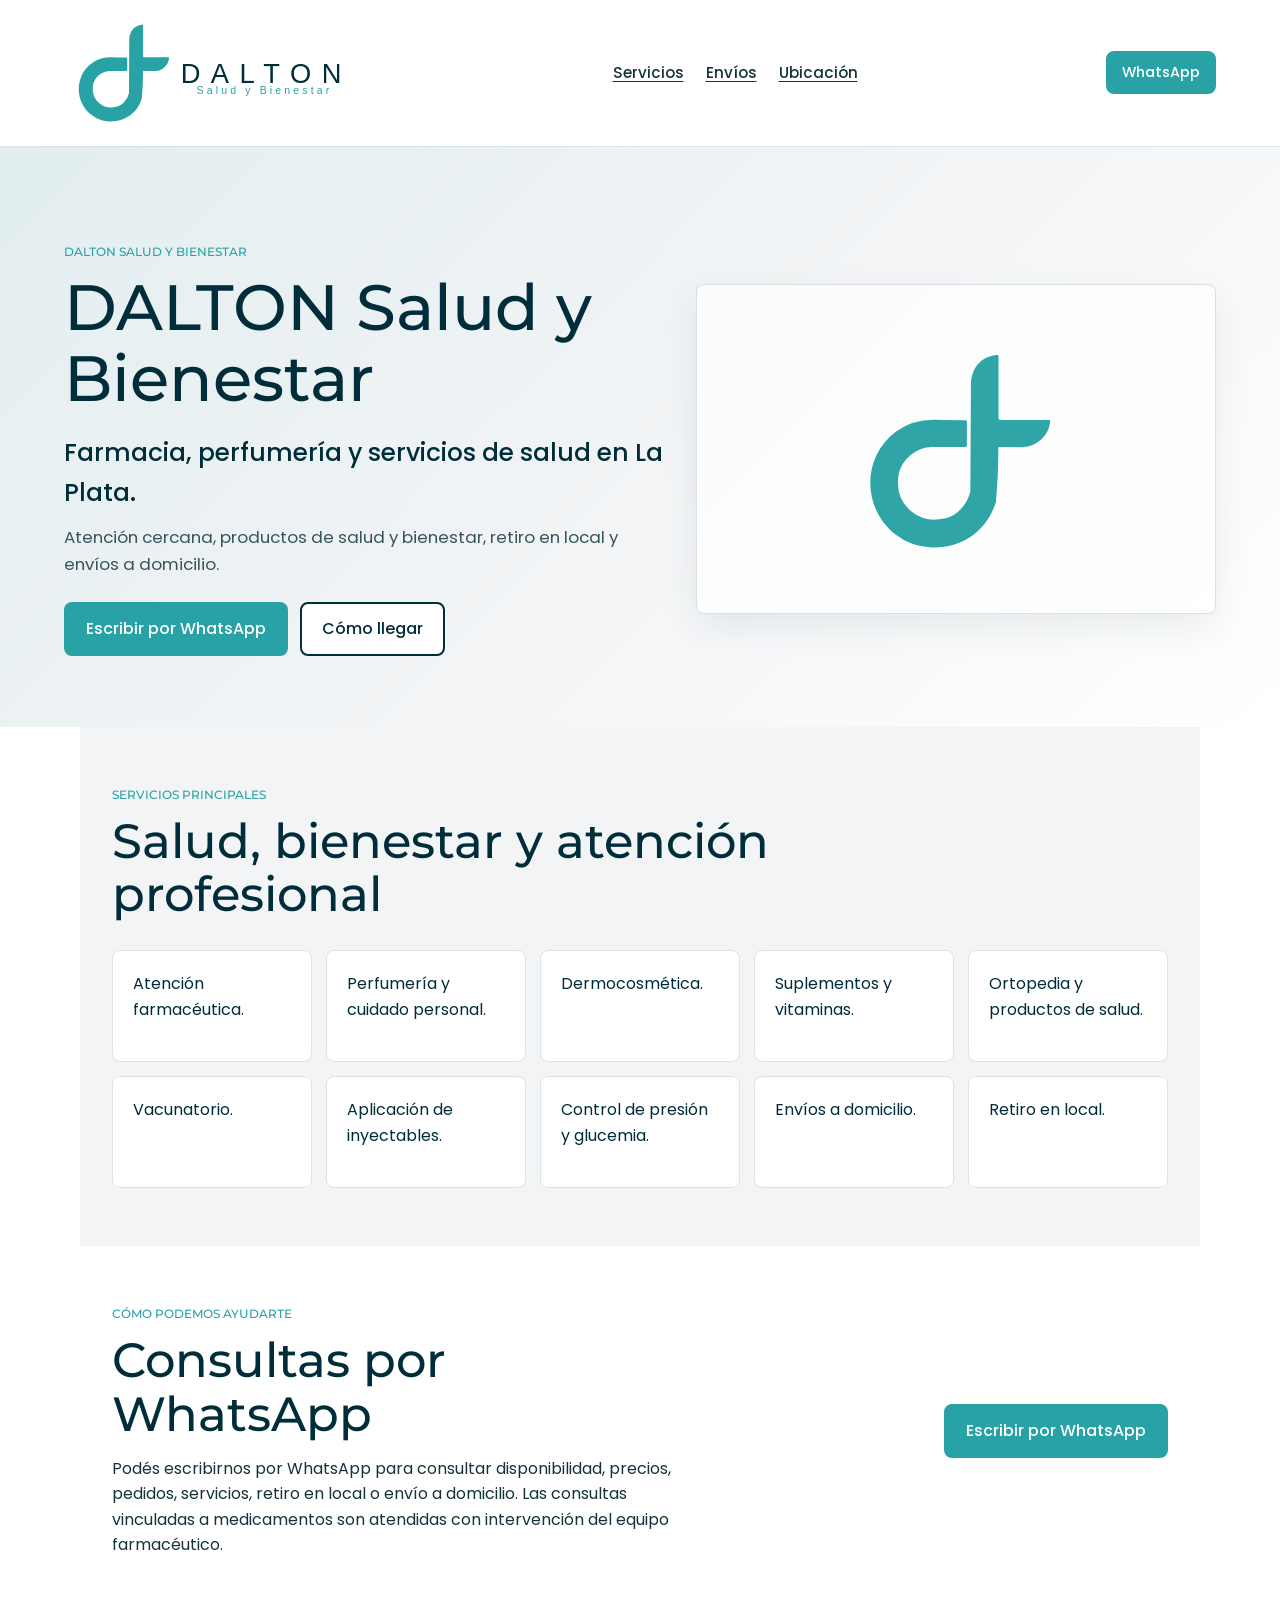
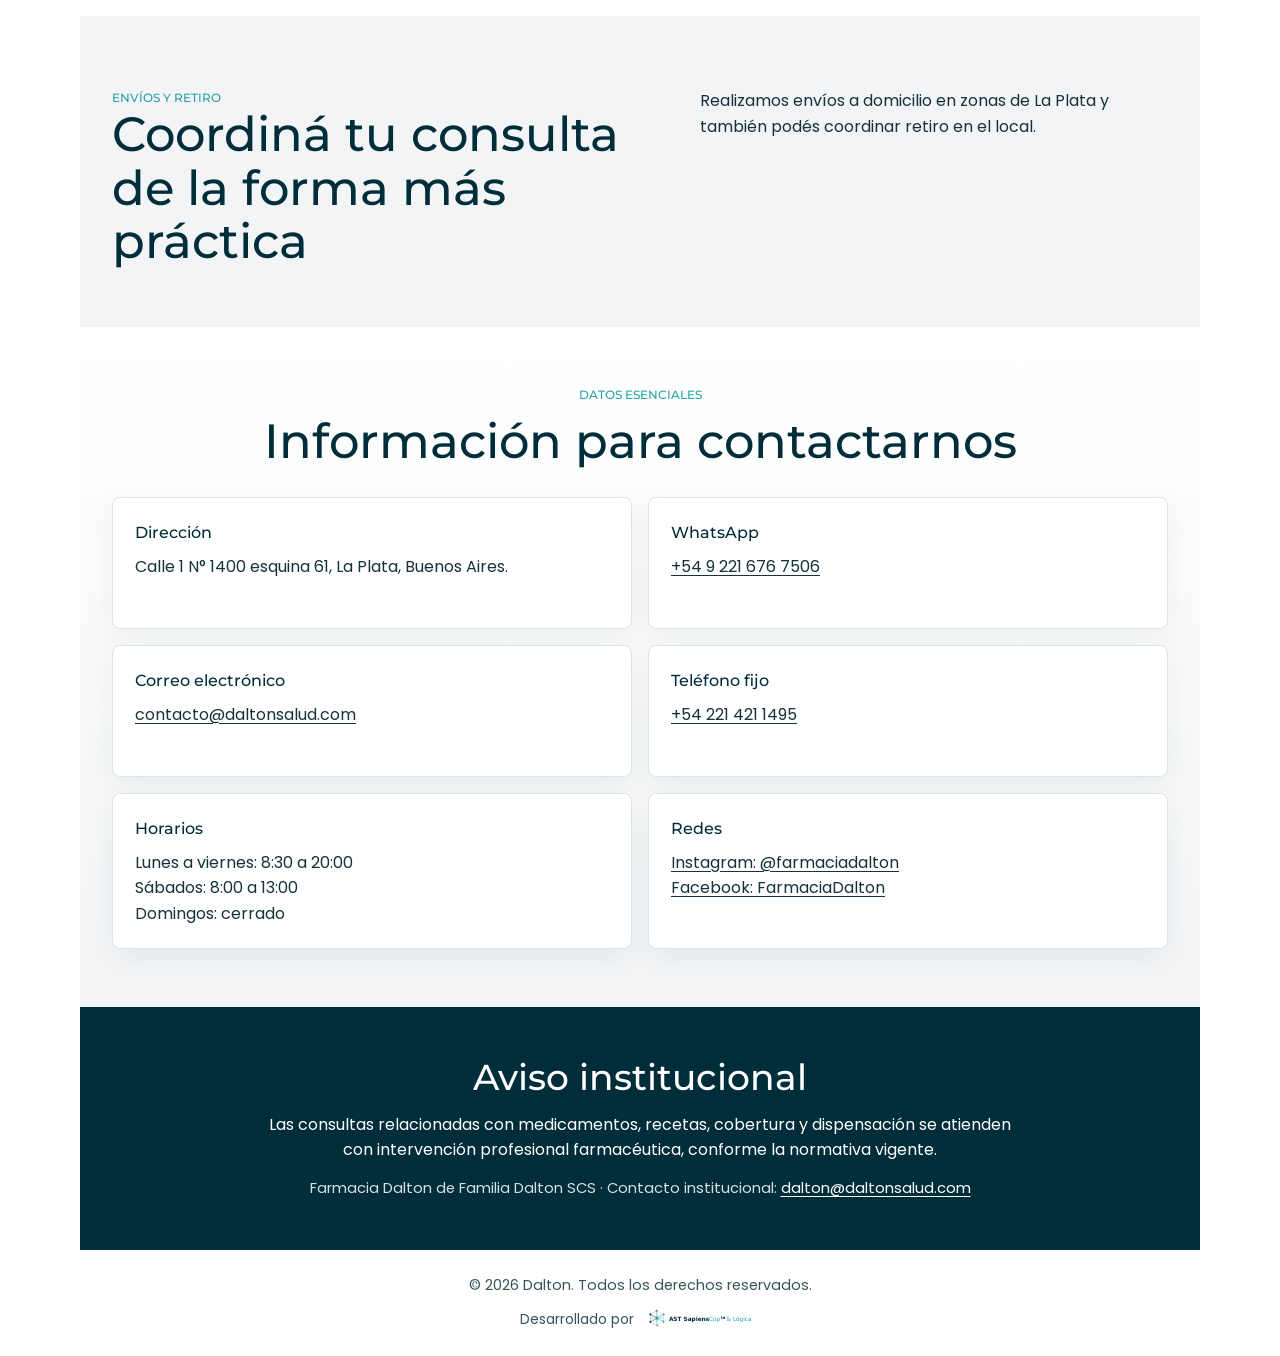
==== index.html @ 9674713e "Reorganize contact and footer sections" ====
<!doctype html>
<html lang="es-AR">
  <head>
    <meta charset="utf-8">
    <meta name="viewport" content="width=device-width, initial-scale=1">

    <title>DALTON Salud y Bienestar | Farmacia y Bienestar en La Plata</title>
    <meta name="description" content="Farmacia Dalton Salud y Bienestar. Medicamentos, perfumería, dermocosmética, suplementos, vacunatorio y servicios farmacéuticos en La Plata.">
    <link rel="canonical" href="https://daltonsalud.com/" />

    <meta property="og:title" content="DALTON Salud y Bienestar">
    <meta property="og:description" content="Farmacia Dalton Salud y Bienestar. Medicamentos, perfumería, dermocosmética, suplementos, vacunatorio y servicios farmacéuticos en La Plata.">
    <meta property="og:type" content="website">
    <meta property="og:url" content="https://daltonsalud.com/">
    <meta property="og:image" content="/assets/img/og-dalton.png">
    <meta name="twitter:card" content="summary_large_image">
    <meta name="twitter:title" content="DALTON Salud y Bienestar">
    <meta name="twitter:description" content="Farmacia Dalton Salud y Bienestar. Medicamentos, perfumería, dermocosmética, suplementos, vacunatorio y servicios farmacéuticos en La Plata.">
    <meta name="twitter:image" content="https://daltonsalud.com/assets/img/og-dalton.png">

    <script type="application/ld+json">
      {
        "@context": "https://schema.org",
        "@type": "LocalBusiness",
        "name": "DALTON Salud y Bienestar",
        "address": {
          "@type": "PostalAddress",
          "streetAddress": "Calle 1 Nº 1400 esquina 61",
          "addressLocality": "La Plata",
          "addressRegion": "Buenos Aires",
          "addressCountry": "AR"
        },
        "telephone": "+54 221 421 1495",
        "email": "contacto@daltonsalud.com",
        "url": "https://daltonsalud.com",
        "sameAs": [
          "https://instagram.com/farmaciadalton",
          "https://facebook.com/FarmaciaDalton"
        ]
      }
    </script>

    <link rel="icon" type="image/svg+xml" sizes="16x16" href="/assets/icons/DALTON_Favicon_16.svg">
    <link rel="icon" type="image/svg+xml" sizes="32x32" href="/assets/icons/DALTON_Favicon_32.svg">
    <link rel="icon" type="image/svg+xml" sizes="48x48" href="/assets/icons/DALTON_Favicon_48.svg">
    <link rel="icon" type="image/svg+xml" sizes="64x64" href="/assets/icons/DALTON_Favicon_64.svg">

    <link rel="preconnect" href="https://fonts.googleapis.com">
    <link rel="preconnect" href="https://fonts.gstatic.com" crossorigin>
    <link href="https://fonts.googleapis.com/css2?family=Montserrat:wght@500&family=Poppins:wght@400;500&display=swap" rel="stylesheet">
    <link rel="stylesheet" href="/styles.css">
  </head>
  <body>
    <!--
      Enlaces configurables:
      WhatsApp: cambiar href en los enlaces con la clase js-whatsapp-link.
      Maps: cambiar href en los enlaces con la clase js-map-link.
      Instagram y Facebook: cambiar href en la sección de redes y footer.
    -->
    <header class="site-header">
      <a class="brand" href="#inicio" aria-label="DALTON Salud y Bienestar">
        <img src="/assets/logo/DALTON_Horizontal_Master.svg" alt="DALTON Salud y Bienestar" width="208" height="64">
      </a>

      <nav class="nav" aria-label="Navegación principal">
        <a href="#servicios">Servicios</a>
        <a href="#envios">Envíos</a>
        <a href="#contacto">Ubicación</a>
      </nav>

      <a class="button button-small js-whatsapp-link" href="https://wa.me/5492216767506?text=Hola,%20quiero%20hacer%20una%20consulta%20a%20Dalton%20Salud" target="_blank" rel="noopener">WhatsApp</a>
    </header>

    <main id="inicio">
      <section class="hero" aria-labelledby="hero-title">
        <div class="hero-copy">
          <p class="eyebrow">DALTON Salud y Bienestar</p>
          <h1 id="hero-title">DALTON Salud y Bienestar</h1>
          <p class="hero-subtitle">Farmacia, perfumería y servicios de salud en La Plata.</p>
          <p class="hero-text">Atención cercana, productos de salud y bienestar, retiro en local y envíos a domicilio.</p>
          <div class="hero-actions" aria-label="Acciones principales">
            <a class="button js-whatsapp-link" href="https://wa.me/5492216767506?text=Hola,%20quiero%20hacer%20una%20consulta%20a%20Dalton%20Salud" target="_blank" rel="noopener">Escribir por WhatsApp</a>
            <a class="button button-secondary js-map-link" href="https://www.google.com/maps/search/?api=1&query=Calle%201%201400%20esquina%2061%2C%20La%20Plata%2C%20Buenos%20Aires%2C%20Argentina" target="_blank" rel="noopener">Cómo llegar</a>
          </div>
        </div>

        <div class="hero-visual" aria-label="Recurso gráfico institucional de Dalton">
          <img src="/assets/logo/DALTON_Isotipo_Pos.svg" alt="Isotipo institucional DALTON" width="360" height="360">
        </div>
      </section>

      <section class="section-band" id="servicios" aria-labelledby="servicios-title">
        <div class="section-heading">
          <p class="eyebrow">Servicios principales</p>
          <h2 id="servicios-title">Salud, bienestar y atención profesional</h2>
        </div>

        <div class="service-grid">
          <article class="service-card">Atención farmacéutica.</article>
          <article class="service-card">Perfumería y cuidado personal.</article>
          <article class="service-card">Dermocosmética.</article>
          <article class="service-card">Suplementos y vitaminas.</article>
          <article class="service-card">Ortopedia y productos de salud.</article>
          <article class="service-card">Vacunatorio.</article>
          <article class="service-card">Aplicación de inyectables.</article>
          <article class="service-card">Control de presión y glucemia.</article>
          <article class="service-card">Envíos a domicilio.</article>
          <article class="service-card">Retiro en local.</article>
        </div>
      </section>

      <section class="help-section" aria-labelledby="ayuda-title">
        <div class="help-copy">
          <p class="eyebrow">Cómo podemos ayudarte</p>
          <h2 id="ayuda-title">Consultas por WhatsApp</h2>
          <p>Podés escribirnos por WhatsApp para consultar disponibilidad, precios, pedidos, servicios, retiro en local o envío a domicilio. Las consultas vinculadas a medicamentos son atendidas con intervención del equipo farmacéutico.</p>
        </div>
        <a class="button js-whatsapp-link" href="https://wa.me/5492216767506?text=Hola,%20quiero%20hacer%20una%20consulta%20a%20Dalton%20Salud" target="_blank" rel="noopener">Escribir por WhatsApp</a>
      </section>

      <section class="section-band split" id="envios" aria-labelledby="envios-title">
        <div>
          <p class="eyebrow">Envíos y retiro</p>
          <h2 id="envios-title">Coordiná tu consulta de la forma más práctica</h2>
        </div>
        <p>Realizamos envíos a domicilio en zonas de La Plata y también podés coordinar retiro en el local.</p>
      </section>

      <section class="essential" id="contacto" aria-labelledby="datos-title">
        <div class="section-heading">
          <p class="eyebrow">Datos esenciales</p>
          <h2 id="datos-title">Información para contactarnos</h2>
        </div>

        <div class="info-grid">
          <article class="info-item">
            <span class="info-label">Dirección</span>
            <p>Calle 1 N° 1400 esquina 61, La Plata, Buenos Aires.</p>
          </article>
          <article class="info-item">
            <span class="info-label">WhatsApp</span>
            <p><a href="https://wa.me/5492216767506?text=Hola,%20quiero%20hacer%20una%20consulta%20a%20Dalton%20Salud" target="_blank" rel="noopener">+54 9 221 676 7506</a></p>
          </article>
          <article class="info-item">
            <span class="info-label">Correo electrónico</span>
            <p><!--email_off--><a href="mailto:contacto@daltonsalud.com">contacto@daltonsalud.com</a><!--/email_off--></p>
          </article>
          <article class="info-item">
            <span class="info-label">Teléfono fijo</span>
            <p><a href="tel:+542214211495">+54 221 421 1495</a></p>
          </article>
          <article class="info-item">
            <span class="info-label">Horarios</span>
            <p>Lunes a viernes: 8:30 a 20:00<br>Sábados: 8:00 a 13:00<br>Domingos: cerrado</p>
          </article>
          <article class="info-item">
            <span class="info-label">Redes</span>
            <p><a href="https://www.instagram.com/farmaciadalton/" target="_blank" rel="noopener">Instagram: @farmaciadalton</a><br><a href="https://www.facebook.com/FarmaciaDalton" target="_blank" rel="noopener">Facebook: FarmaciaDalton</a></p>
          </article>
        </div>
      </section>

      <section class="notice" aria-labelledby="aviso-title">
        <h2 id="aviso-title">Aviso institucional</h2>
        <p>Las consultas relacionadas con medicamentos, recetas, cobertura y dispensación se atienden con intervención profesional farmacéutica, conforme la normativa vigente.</p>
        <p class="notice-legal">Farmacia Dalton de Familia Dalton SCS · Contacto institucional: <!--email_off--><a href="mailto:dalton@daltonsalud.com">dalton@daltonsalud.com</a><!--/email_off--></p>
      </section>
    </main>

    <footer class="site-footer">
      <p class="footer-rights">© 2026 Dalton. Todos los derechos reservados.</p>
      <div class="footer-credit">
        <span>Desarrollado por</span>
        <img src="/assets/logo/ast-sapiens-logo.svg" alt="AST Sapiens" width="112" height="28">
      </div>
    </footer>

    <!-- Insertar Cloudflare Web Analytics aquí cuando esté disponible. -->
  </body>
</html>
---- styles.css ----
:root {
  --color-turquoise: #28A2A5;
  --color-carbon: #002D3A;
  --color-white: #FFFFFF;
  --color-light-gray: #F2F4F6;
  --color-medium-gray: #9AA3AB;
  --color-text: #16323A;
  --color-border: #DCE4E8;
  --shadow-soft: 0 18px 50px rgba(0, 45, 58, 0.12);
  --font-heading: "Montserrat", Arial, sans-serif;
  --font-body: "Poppins", Arial, sans-serif;
}

* {
  box-sizing: border-box;
}

html {
  scroll-behavior: smooth;
}

body {
  margin: 0;
  color: var(--color-text);
  background: var(--color-white);
  font-family: var(--font-body);
  font-size: 16px;
  line-height: 1.6;
}

img {
  display: block;
  max-width: 100%;
  height: auto;
}

a {
  color: inherit;
  text-decoration-thickness: 0.08em;
  text-underline-offset: 0.18em;
}

.site-header {
  position: sticky;
  top: 0;
  z-index: 20;
  display: flex;
  align-items: center;
  justify-content: space-between;
  gap: 18px;
  padding: 14px clamp(18px, 5vw, 64px);
  background: rgba(255, 255, 255, 0.96);
  border-bottom: 1px solid var(--color-border);
  backdrop-filter: blur(14px);
}

.brand {
  flex: 0 0 auto;
}

.brand img {
  width: 218px;
}

.nav {
  display: none;
  align-items: center;
  gap: 22px;
  font-size: 0.95rem;
  font-weight: 500;
}

.button {
  display: inline-flex;
  align-items: center;
  justify-content: center;
  min-height: 48px;
  padding: 12px 20px;
  color: var(--color-white);
  background: var(--color-turquoise);
  border: 2px solid var(--color-turquoise);
  border-radius: 8px;
  font-family: var(--font-body);
  font-weight: 500;
  text-align: center;
  text-decoration: none;
  transition: background 160ms ease, border-color 160ms ease, transform 160ms ease;
}

.button:hover,
.button:focus-visible {
  background: #21898c;
  border-color: #21898c;
  transform: translateY(-1px);
}

.button-secondary {
  color: var(--color-carbon);
  background: var(--color-white);
  border-color: var(--color-carbon);
}

.button-secondary:hover,
.button-secondary:focus-visible {
  color: var(--color-white);
  background: var(--color-carbon);
  border-color: var(--color-carbon);
}

.button-small {
  min-height: 42px;
  padding: 8px 14px;
  font-size: 0.9rem;
}

.hero {
  display: grid;
  gap: 22px;
  padding: 36px clamp(18px, 5vw, 72px) 28px;
  background:
    linear-gradient(135deg, rgba(40, 162, 165, 0.08), rgba(242, 244, 246, 0.9) 52%, rgba(255, 255, 255, 1)),
    var(--color-light-gray);
}

.hero-copy,
.hero-visual,
.essential,
.section-band,
.help-section,
.notice,
.site-footer {
  width: min(1120px, 100%);
  margin-inline: auto;
}

.eyebrow {
  margin: 0 0 10px;
  color: var(--color-turquoise);
  font-family: var(--font-heading);
  font-size: 0.78rem;
  font-weight: 500;
  text-transform: uppercase;
}

h1,
h2 {
  margin: 0;
  color: var(--color-carbon);
  font-family: var(--font-heading);
  font-weight: 500;
  line-height: 1.12;
}

h1 {
  max-width: 780px;
  font-size: clamp(2rem, 7vw, 4rem);
}

h2 {
  font-size: clamp(1.7rem, 5vw, 3rem);
}

.hero-subtitle {
  max-width: 720px;
  margin: 18px 0 0;
  color: var(--color-carbon);
  font-size: clamp(1.15rem, 3vw, 1.55rem);
  font-weight: 500;
}

.hero-text {
  max-width: 650px;
  margin: 12px 0 0;
  color: #36545B;
  font-size: 1.05rem;
}

.hero-actions {
  display: flex;
  flex-direction: column;
  gap: 12px;
  margin-top: 24px;
}

.hero-visual {
  display: grid;
  min-height: 128px;
  place-items: center;
  padding: 22px;
  overflow: hidden;
  background: rgba(255, 255, 255, 0.72);
  border: 1px solid rgba(154, 163, 171, 0.32);
  border-radius: 8px;
  box-shadow: 0 14px 36px rgba(0, 45, 58, 0.08);
}

.hero-visual img {
  width: min(150px, 42vw);
  opacity: 0.96;
}

.essential,
.section-band,
.help-section,
.notice {
  padding: 58px clamp(18px, 5vw, 32px);
}

.section-heading {
  max-width: 760px;
  margin-bottom: 28px;
}

.info-grid,
.service-grid {
  display: grid;
  gap: 14px;
}

.info-item,
.service-card {
  min-height: 112px;
  padding: 20px;
  background: var(--color-white);
  border: 1px solid var(--color-border);
  border-radius: 8px;
}

.info-label {
  display: block;
  margin-bottom: 8px;
  color: var(--color-carbon);
  font-family: var(--font-heading);
  font-weight: 500;
}

.info-item p {
  margin: 0;
}

.essential {
  background: linear-gradient(180deg, var(--color-white), var(--color-light-gray));
}

.essential .section-heading {
  margin-inline: auto;
  text-align: center;
}

.essential .info-grid {
  gap: 16px;
}

.essential .info-item {
  min-height: 132px;
  padding: 22px;
  box-shadow: 0 10px 28px rgba(0, 45, 58, 0.06);
}

.essential .info-item a {
  overflow-wrap: anywhere;
}

.section-band {
  background: var(--color-light-gray);
}

#servicios,
#envios,
#contacto {
  scroll-margin-top: 132px;
}

.service-card {
  color: var(--color-carbon);
  font-weight: 400;
}

.help-section {
  display: grid;
  gap: 24px;
  align-items: center;
}

.help-copy p:last-child,
.split p,
.notice p {
  max-width: 760px;
  margin: 14px 0 0;
}

.split {
  display: grid;
  gap: 18px;
}

.notice {
  color: var(--color-white);
  background: var(--color-carbon);
  padding-top: 50px;
  padding-bottom: 50px;
  text-align: center;
}

.notice h2 {
  color: var(--color-white);
  font-size: clamp(1.5rem, 4vw, 2.25rem);
}

.notice p {
  margin-inline: auto;
}

.notice a {
  color: var(--color-white);
}

.notice-legal {
  color: #D7E1E4;
  font-size: 0.92rem;
}

.site-footer {
  display: grid;
  justify-items: center;
  gap: 10px;
  padding: 24px clamp(18px, 5vw, 32px);
  color: var(--color-carbon);
  background: var(--color-white);
  text-align: center;
}

.site-footer p {
  margin: 0;
}

.footer-rights {
  color: #36545B;
  font-size: 0.9rem;
}

.footer-credit {
  display: flex;
  align-items: center;
  gap: 10px;
  color: #36545B;
  font-size: 0.86rem;
}

.footer-credit img {
  width: 116px;
  max-height: 34px;
  object-fit: contain;
}

@media (min-width: 620px) {
  .hero-actions {
    flex-direction: row;
    flex-wrap: wrap;
  }

  .info-grid {
    grid-template-columns: repeat(2, minmax(0, 1fr));
  }

  .service-grid {
    grid-template-columns: repeat(2, minmax(0, 1fr));
  }
}

@media (min-width: 880px) {
  .nav {
    display: flex;
  }

  .brand img {
    width: 300px;
  }

  .hero {
    grid-template-columns: minmax(0, 1.08fr) minmax(320px, 0.92fr);
    align-items: center;
    min-height: min(580px, calc(100vh - 122px));
    padding-top: 54px;
    padding-bottom: 30px;
  }

  .hero-copy,
  .hero-visual {
    margin-inline: 0;
  }

  .hero-copy {
    justify-self: end;
    max-width: 660px;
  }

  .hero-visual {
    min-height: 330px;
    justify-self: start;
  }

  .hero-visual img {
    width: min(220px, 50vw);
  }

  .service-grid {
    grid-template-columns: repeat(5, minmax(0, 1fr));
  }

  .help-section,
  .split,
  .site-footer {
    grid-template-columns: 1fr 0.82fr;
  }

  .help-section {
    justify-items: start;
  }

  .site-footer {
    grid-template-columns: 1fr;
  }

  .help-section .button {
    justify-self: end;
    align-self: center;
  }
}

@media (max-width: 420px) {
  .site-header {
    gap: 10px;
    padding-inline: 14px;
  }

  .brand img {
    width: 168px;
  }

  .button-small {
    min-height: 40px;
    padding-inline: 10px;
  }
}
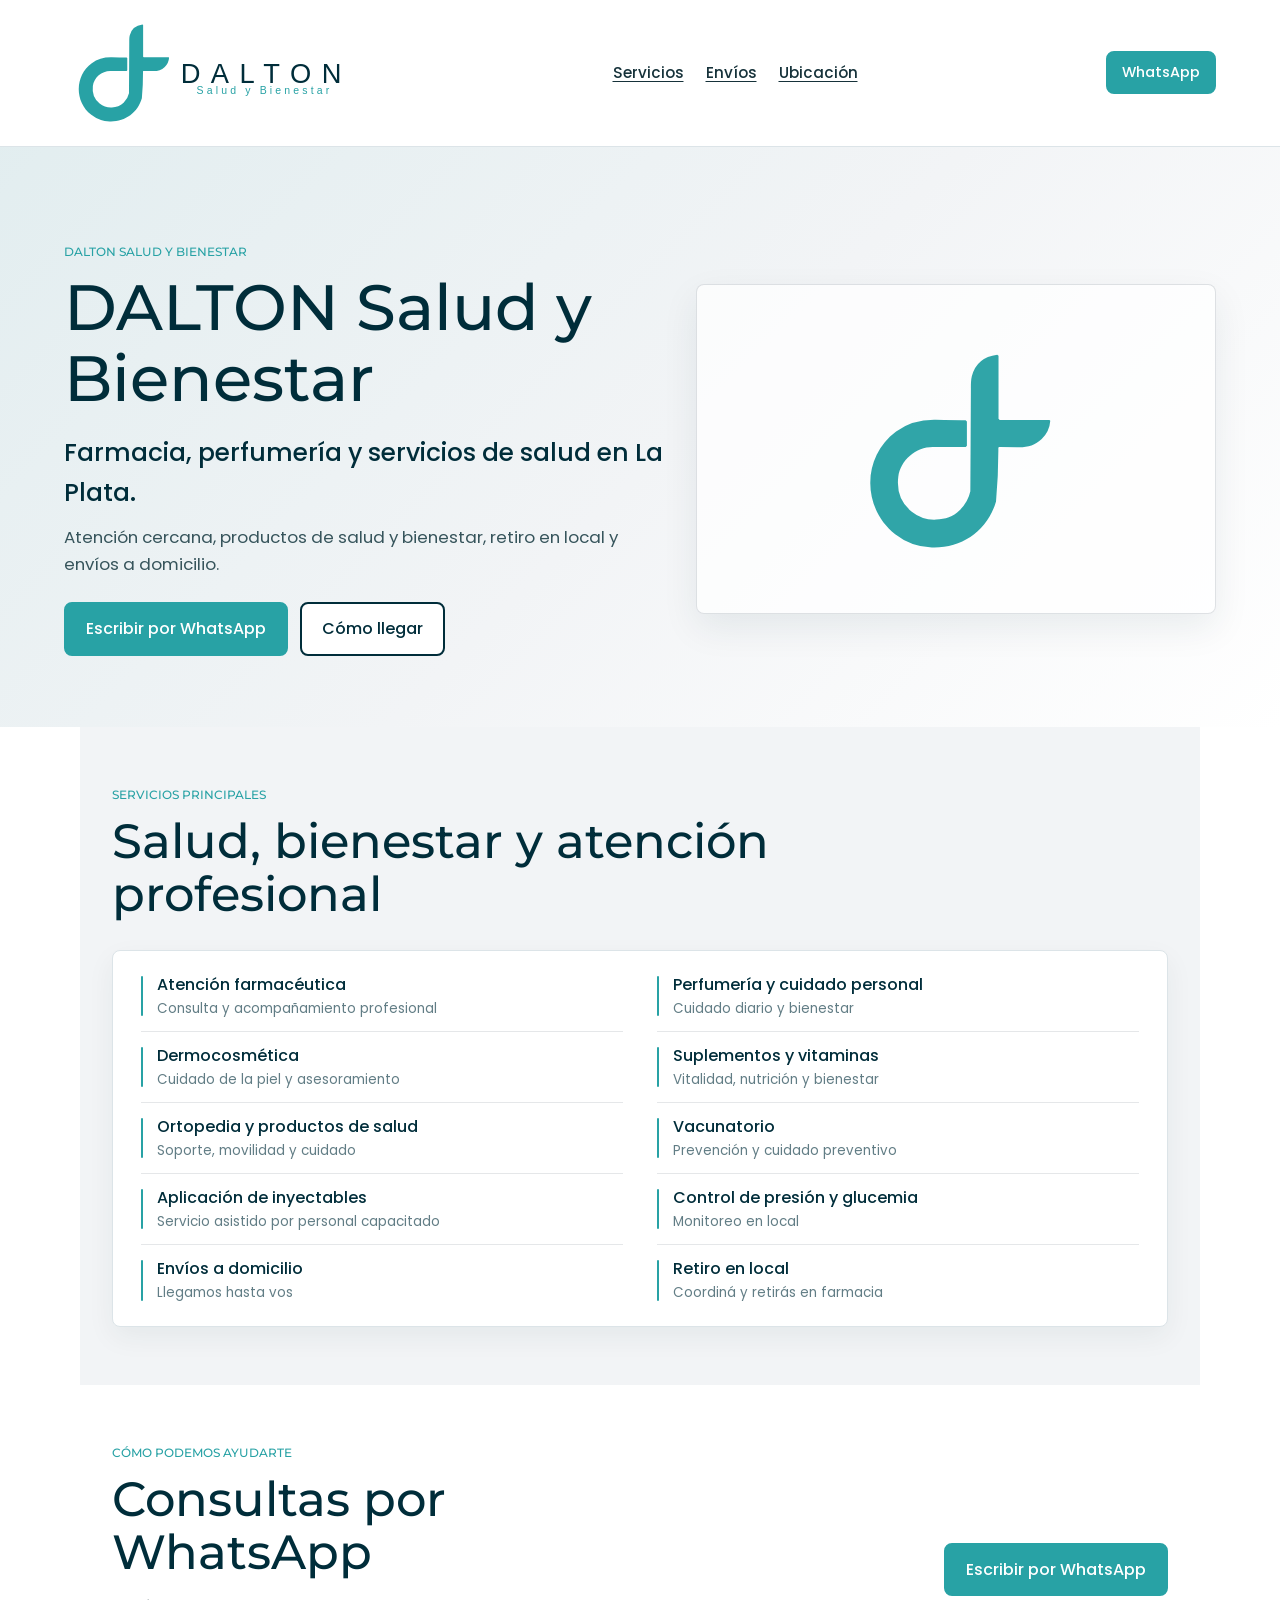
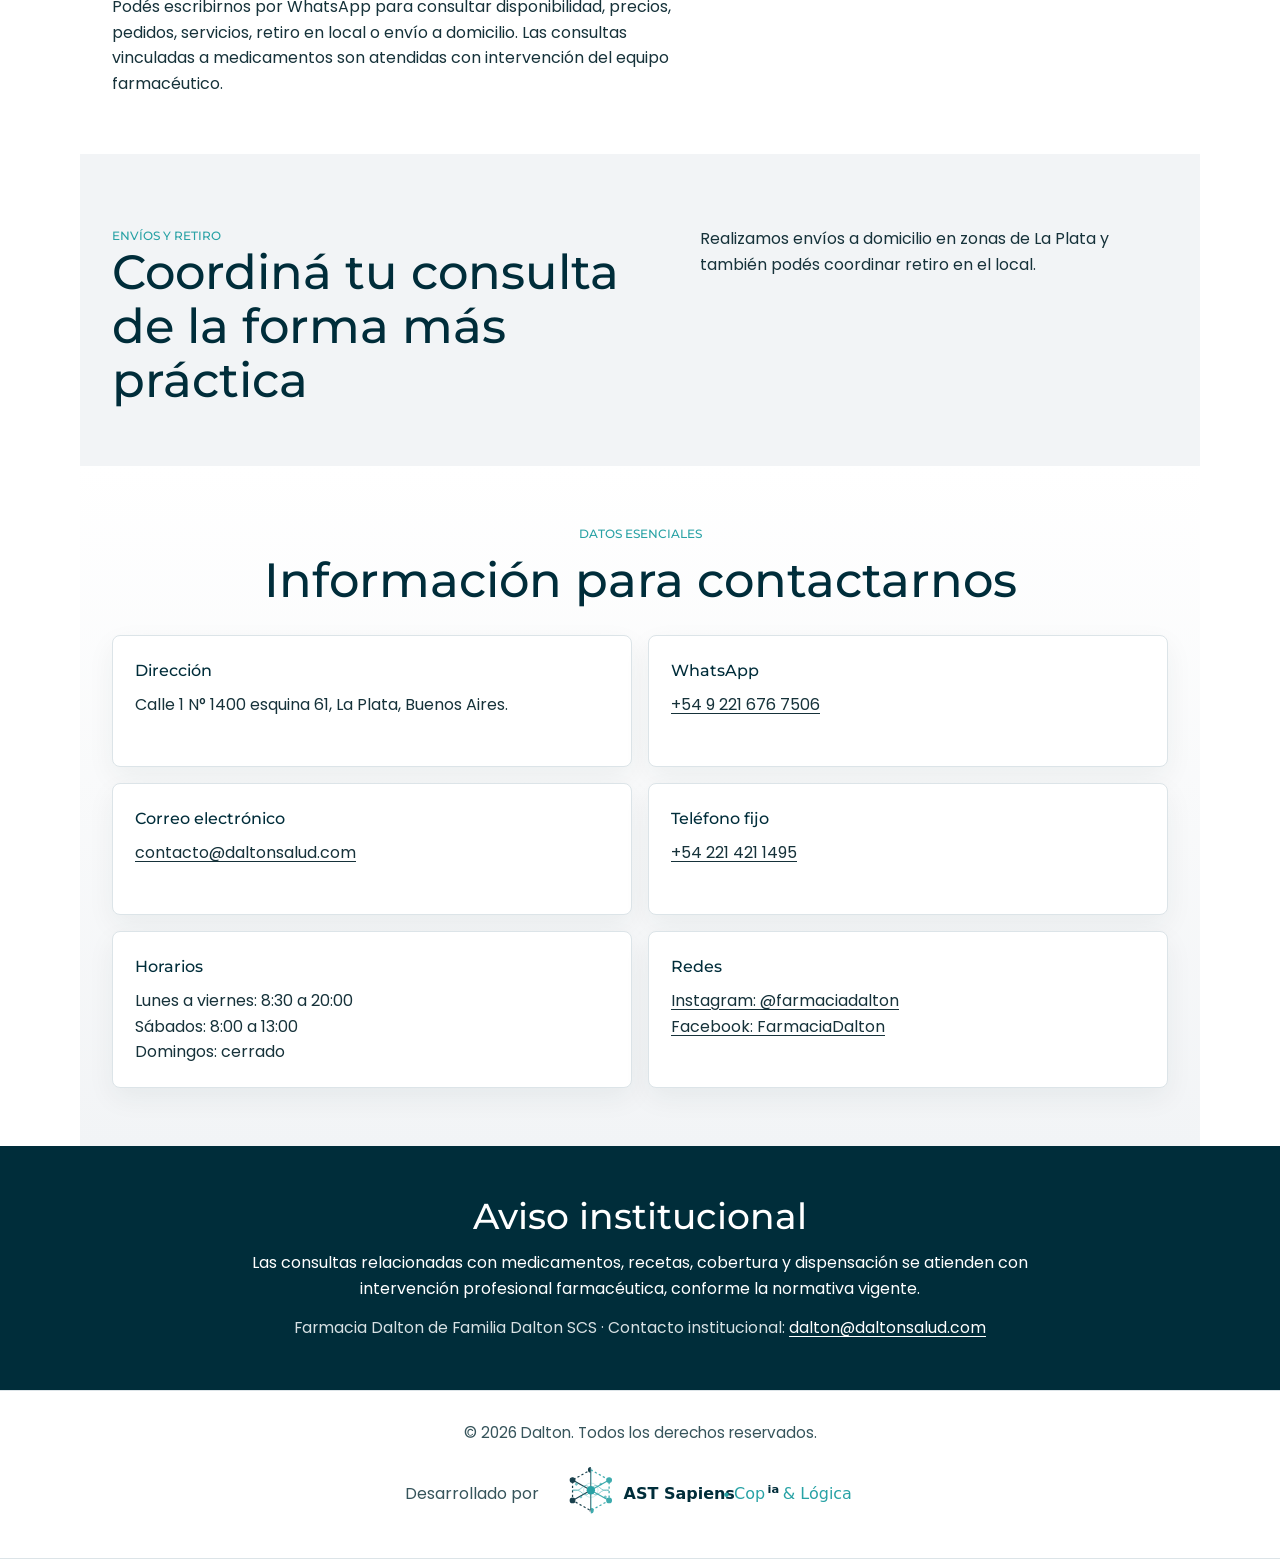
==== commit 1806e105: "Refine services section with editorial mobile layout" ====
--- a/index.html
+++ b/index.html
@@ -95,17 +95,47 @@
           <h2 id="servicios-title">Salud, bienestar y atención profesional</h2>
         </div>
 
-        <div class="service-grid">
-          <article class="service-card">Atención farmacéutica.</article>
-          <article class="service-card">Perfumería y cuidado personal.</article>
-          <article class="service-card">Dermocosmética.</article>
-          <article class="service-card">Suplementos y vitaminas.</article>
-          <article class="service-card">Ortopedia y productos de salud.</article>
-          <article class="service-card">Vacunatorio.</article>
-          <article class="service-card">Aplicación de inyectables.</article>
-          <article class="service-card">Control de presión y glucemia.</article>
-          <article class="service-card">Envíos a domicilio.</article>
-          <article class="service-card">Retiro en local.</article>
+        <div class="services-editorial-list">
+          <article class="service-editorial-item">
+            <h3>Atención farmacéutica</h3>
+            <p>Consulta y acompañamiento profesional</p>
+          </article>
+          <article class="service-editorial-item">
+            <h3>Perfumería y cuidado personal</h3>
+            <p>Cuidado diario y bienestar</p>
+          </article>
+          <article class="service-editorial-item">
+            <h3>Dermocosmética</h3>
+            <p>Cuidado de la piel y asesoramiento</p>
+          </article>
+          <article class="service-editorial-item">
+            <h3>Suplementos y vitaminas</h3>
+            <p>Vitalidad, nutrición y bienestar</p>
+          </article>
+          <article class="service-editorial-item">
+            <h3>Ortopedia y productos de salud</h3>
+            <p>Soporte, movilidad y cuidado</p>
+          </article>
+          <article class="service-editorial-item">
+            <h3>Vacunatorio</h3>
+            <p>Prevención y cuidado preventivo</p>
+          </article>
+          <article class="service-editorial-item">
+            <h3>Aplicación de inyectables</h3>
+            <p>Servicio asistido por personal capacitado</p>
+          </article>
+          <article class="service-editorial-item">
+            <h3>Control de presión y glucemia</h3>
+            <p>Monitoreo en local</p>
+          </article>
+          <article class="service-editorial-item">
+            <h3>Envíos a domicilio</h3>
+            <p>Llegamos hasta vos</p>
+          </article>
+          <article class="service-editorial-item">
+            <h3>Retiro en local</h3>
+            <p>Coordiná y retirás en farmacia</p>
+          </article>
         </div>
       </section>
 
--- a/styles.css
+++ b/styles.css
@@ -126,9 +126,7 @@
 .hero-visual,
 .essential,
 .section-band,
-.help-section,
-.notice,
-.site-footer {
+.help-section {
   width: min(1120px, 100%);
   margin-inline: auto;
 }
@@ -211,14 +209,12 @@
   margin-bottom: 28px;
 }
 
-.info-grid,
-.service-grid {
+.info-grid {
   display: grid;
   gap: 14px;
 }
 
-.info-item,
-.service-card {
+.info-item {
   min-height: 112px;
   padding: 20px;
   background: var(--color-white);
@@ -265,21 +261,63 @@
   background: var(--color-light-gray);
 }
 
+.help-section {
+  display: grid;
+  gap: 24px;
+  align-items: center;
+}
+
 #servicios,
 #envios,
 #contacto {
   scroll-margin-top: 132px;
 }
 
-.service-card {
-  color: var(--color-carbon);
-  font-weight: 400;
-}
-
-.help-section {
-  display: grid;
-  gap: 24px;
-  align-items: center;
+.services-editorial-list {
+  display: grid;
+  gap: 0;
+  padding: 4px 18px;
+  background: var(--color-white);
+  border: 1px solid var(--color-border);
+  border-radius: 8px;
+  box-shadow: 0 10px 28px rgba(0, 45, 58, 0.06);
+}
+
+.service-editorial-item {
+  position: relative;
+  padding: 13px 0 13px 16px;
+  border-bottom: 1px solid rgba(154, 163, 171, 0.26);
+}
+
+.service-editorial-item:last-child {
+  border-bottom: 0;
+}
+
+.service-editorial-item::before {
+  content: "";
+  position: absolute;
+  top: 15px;
+  bottom: 15px;
+  left: 0;
+  width: 2px;
+  background: var(--color-turquoise);
+  border-radius: 999px;
+}
+
+.service-editorial-item h3 {
+  margin: 0;
+  color: var(--color-carbon);
+  font-family: var(--font-body);
+  font-size: 1rem;
+  font-weight: 500;
+  line-height: 1.35;
+}
+
+.service-editorial-item p {
+  margin: 3px 0 0;
+  color: rgba(0, 45, 58, 0.62);
+  font-size: 0.84rem;
+  line-height: 1.45;
 }
 
 .help-copy p:last-child,
@@ -297,18 +335,22 @@
 .notice {
   color: var(--color-white);
   background: var(--color-carbon);
-  padding-top: 50px;
-  padding-bottom: 50px;
+  width: 100%;
+  padding: 50px clamp(18px, 5vw, 32px);
   text-align: center;
 }
 
 .notice h2 {
   color: var(--color-white);
   font-size: clamp(1.5rem, 4vw, 2.25rem);
+  margin-inline: auto;
+  text-align: center;
 }
 
 .notice p {
+  max-width: 860px;
   margin-inline: auto;
+  text-align: center;
 }
 
 .notice a {
@@ -317,16 +359,21 @@
 
 .notice-legal {
   color: #D7E1E4;
-  font-size: 0.92rem;
+  max-width: 100%;
+  font-size: 0.98rem;
+  white-space: normal;
 }
 
 .site-footer {
   display: grid;
   justify-items: center;
-  gap: 10px;
-  padding: 24px clamp(18px, 5vw, 32px);
+  width: 100%;
+  gap: 14px;
+  padding: 30px clamp(18px, 5vw, 32px);
   color: var(--color-carbon);
   background: var(--color-white);
+  border-top: 1px solid var(--color-border);
+  border-bottom: 1px solid var(--color-border);
   text-align: center;
 }
 
@@ -336,20 +383,22 @@
 
 .footer-rights {
   color: #36545B;
-  font-size: 0.9rem;
+  font-size: 0.96rem;
 }
 
 .footer-credit {
   display: flex;
   align-items: center;
-  gap: 10px;
+  justify-content: center;
+  gap: 16px;
   color: #36545B;
-  font-size: 0.86rem;
+  font-size: 1rem;
+  flex-wrap: wrap;
 }
 
 .footer-credit img {
-  width: 116px;
-  max-height: 34px;
+  width: 320px;
+  max-height: 72px;
   object-fit: contain;
 }
 
@@ -363,9 +412,6 @@
     grid-template-columns: repeat(2, minmax(0, 1fr));
   }
 
-  .service-grid {
-    grid-template-columns: repeat(2, minmax(0, 1fr));
-  }
 }
 
 @media (min-width: 880px) {
@@ -404,13 +450,18 @@
     width: min(220px, 50vw);
   }
 
-  .service-grid {
-    grid-template-columns: repeat(5, minmax(0, 1fr));
+  .services-editorial-list {
+    grid-template-columns: repeat(2, minmax(0, 1fr));
+    column-gap: 34px;
+    padding: 10px 28px;
+  }
+
+  .service-editorial-item:nth-last-child(2) {
+    border-bottom: 0;
   }
 
   .help-section,
-  .split,
-  .site-footer {
+  .split {
     grid-template-columns: 1fr 0.82fr;
   }
 
@@ -418,8 +469,8 @@
     justify-items: start;
   }
 
-  .site-footer {
-    grid-template-columns: 1fr;
+  .notice-legal {
+    white-space: nowrap;
   }
 
   .help-section .button {
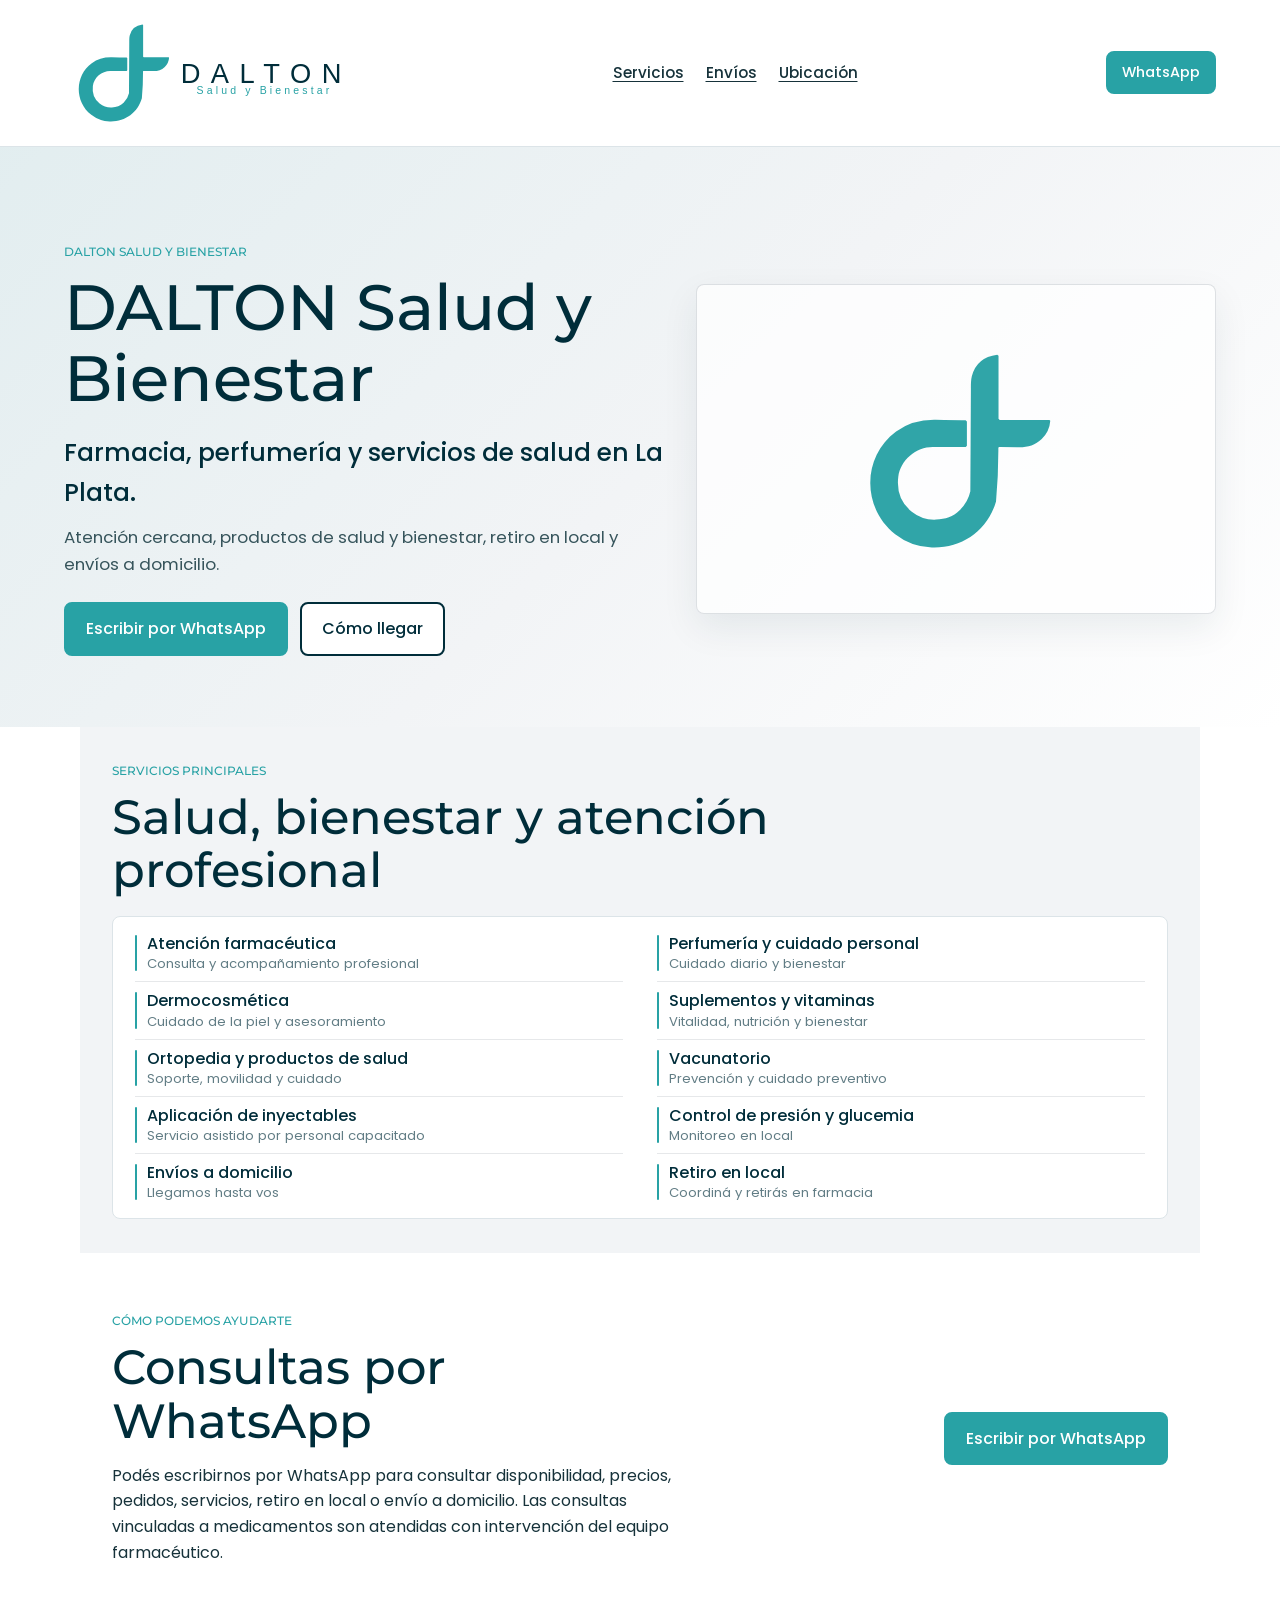
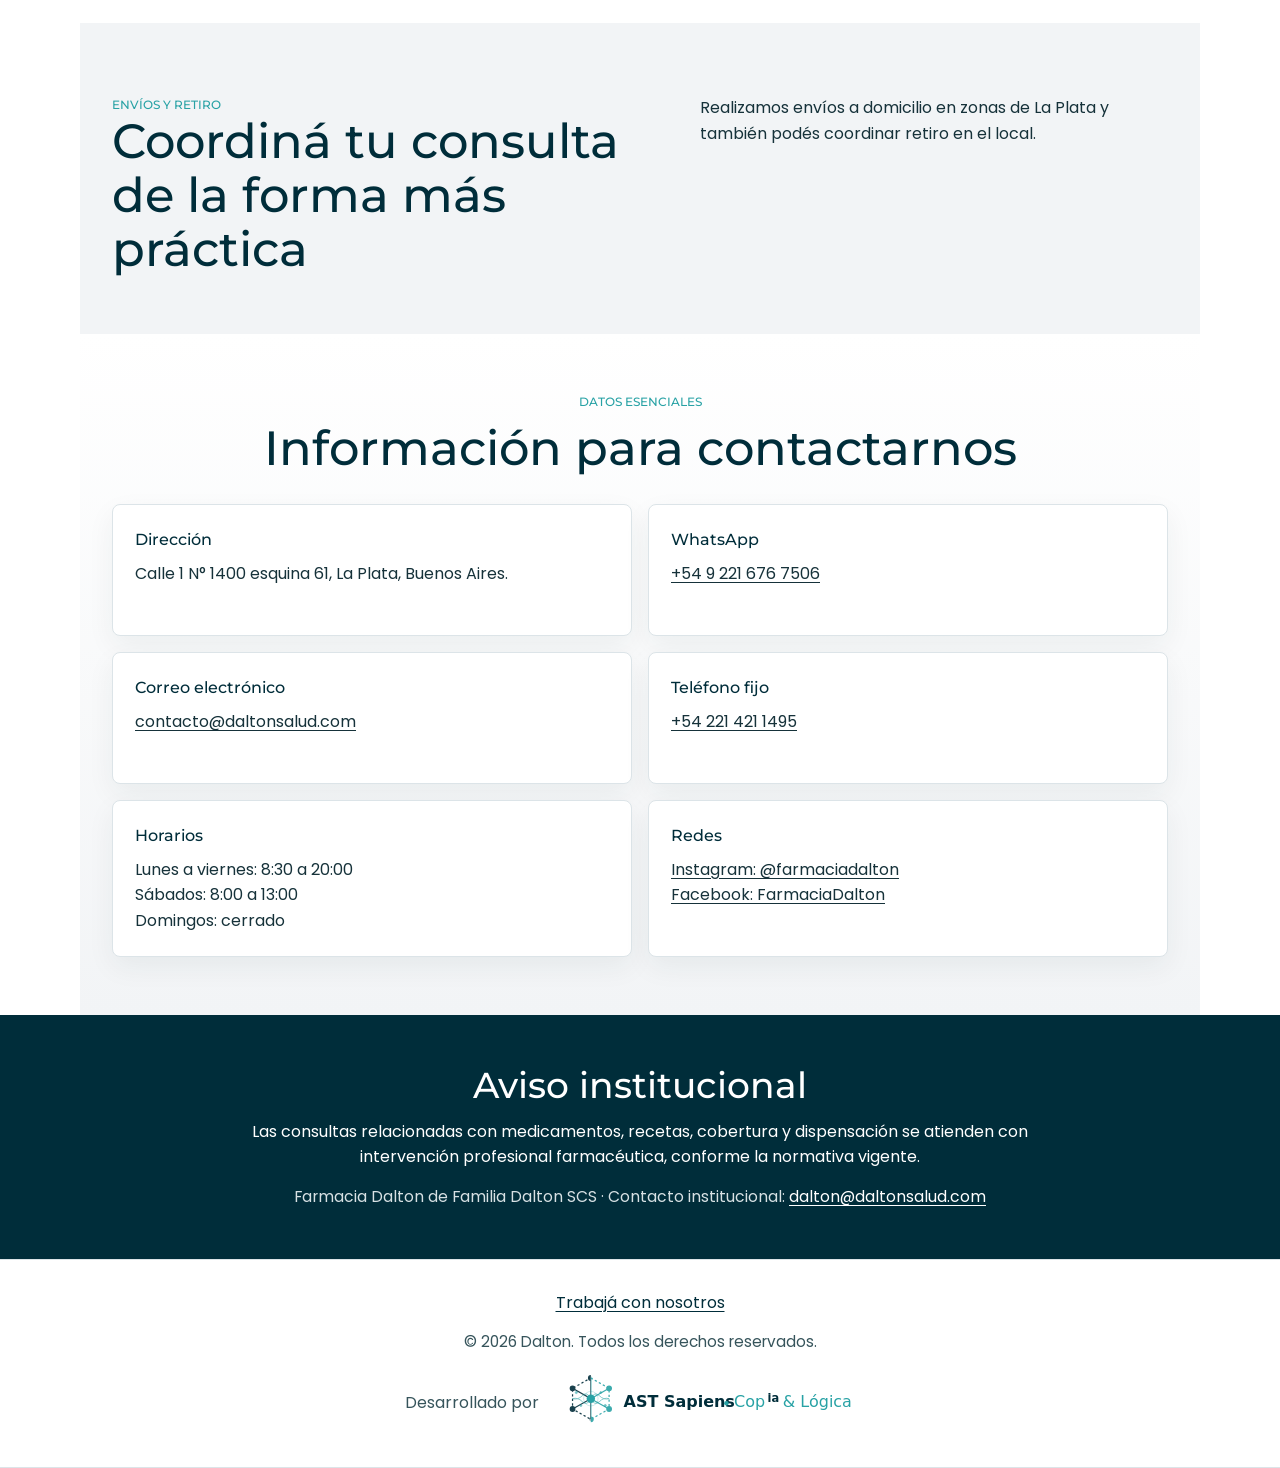
==== commit 57107c90: "Add recruitment page" ====
--- a/index.html
+++ b/index.html
@@ -198,6 +198,7 @@
     </main>
 
     <footer class="site-footer">
+      <p class="footer-recruit-link"><a href="/trabaja-con-nosotros/">Trabajá con nosotros</a></p>
       <p class="footer-rights">© 2026 Dalton. Todos los derechos reservados.</p>
       <div class="footer-credit">
         <span>Desarrollado por</span>
--- a/styles.css
+++ b/styles.css
@@ -273,20 +273,33 @@
   scroll-margin-top: 132px;
 }
 
+#servicios {
+  padding-top: 34px;
+  padding-bottom: 34px;
+}
+
+#servicios h2 {
+  font-size: 2.15rem;
+  line-height: 1.1;
+}
+
+#servicios .section-heading {
+  margin-bottom: 18px;
+}
+
 .services-editorial-list {
   display: grid;
   gap: 0;
-  padding: 4px 18px;
+  padding: 2px 14px;
   background: var(--color-white);
   border: 1px solid var(--color-border);
   border-radius: 8px;
-  box-shadow: 0 10px 28px rgba(0, 45, 58, 0.06);
 }
 
 .service-editorial-item {
   position: relative;
-  padding: 13px 0 13px 16px;
-  border-bottom: 1px solid rgba(154, 163, 171, 0.26);
+  padding: 8px 0 8px 12px;
+  border-bottom: 1px solid rgba(154, 163, 171, 0.25);
 }
 
 .service-editorial-item:last-child {
@@ -296,8 +309,8 @@
 .service-editorial-item::before {
   content: "";
   position: absolute;
-  top: 15px;
-  bottom: 15px;
+  top: 10px;
+  bottom: 10px;
   left: 0;
   width: 2px;
   background: var(--color-turquoise);
@@ -310,14 +323,14 @@
   font-family: var(--font-body);
   font-size: 1rem;
   font-weight: 500;
-  line-height: 1.35;
+  line-height: 1.2;
 }
 
 .service-editorial-item p {
-  margin: 3px 0 0;
+  margin: 2px 0 0;
   color: rgba(0, 45, 58, 0.62);
-  font-size: 0.84rem;
-  line-height: 1.45;
+  font-size: 0.82rem;
+  line-height: 1.3;
 }
 
 .help-copy p:last-child,
@@ -453,11 +466,21 @@
   .services-editorial-list {
     grid-template-columns: repeat(2, minmax(0, 1fr));
     column-gap: 34px;
-    padding: 10px 28px;
+    padding: 8px 22px;
+  }
+
+  .service-editorial-item {
+    padding-top: 9px;
+    padding-bottom: 9px;
   }
 
   .service-editorial-item:nth-last-child(2) {
     border-bottom: 0;
+  }
+
+  #servicios h2 {
+    font-size: clamp(1.7rem, 5vw, 3rem);
+    line-height: 1.12;
   }
 
   .help-section,
@@ -489,8 +512,95 @@
     width: 168px;
   }
 
-  .button-small {
-    min-height: 40px;
-    padding-inline: 10px;
-  }
-}
+.button-small {
+  min-height: 40px;
+  padding-inline: 10px;
+  }
+}
+
+.recruitment-page .site-header {
+  position: relative;
+}
+
+.button-muted {
+  min-height: 42px;
+  padding: 8px 14px;
+  border-color: var(--color-carbon);
+  background: var(--color-white);
+  color: var(--color-carbon);
+}
+
+.button-muted:hover,
+.button-muted:focus-visible {
+  color: var(--color-white);
+  background: var(--color-carbon);
+}
+
+.recruitment-hero {
+  background: linear-gradient(135deg, rgba(40, 162, 165, 0.06), rgba(242, 244, 246, 0.92) 52%, rgba(255, 255, 255, 1)), var(--color-light-gray);
+  min-height: 0;
+}
+
+.recruitment-summary .recruitment-text,
+.recruitment-contact .recruitment-text {
+  margin: 0;
+  color: #36545B;
+  max-width: 860px;
+}
+
+.recruitment-jobs {
+  display: grid;
+  gap: 14px;
+}
+
+.recruitment-job-card {
+  background: var(--color-white);
+  border: 1px solid var(--color-border);
+  border-radius: 12px;
+  padding: 16px;
+}
+
+.job-open,
+.job-empty {
+  display: grid;
+  gap: 10px;
+}
+
+.job-open h3 {
+  margin: 0;
+  font-size: 1.06rem;
+  line-height: 1.3;
+}
+
+.job-open p,
+.job-empty p {
+  margin: 0;
+  color: #36545B;
+}
+
+.job-empty {
+  display: none;
+}
+
+.recruitment-apply {
+  margin-top: 8px;
+  justify-self: start;
+}
+
+.recruitment-note {
+  margin-top: 6px;
+  color: var(--color-medium-gray) !important;
+  font-size: 0.92rem;
+  line-height: 1.45;
+}
+
+.recruitment-contact a {
+  color: var(--color-carbon);
+  text-decoration-thickness: 0.08em;
+  text-underline-offset: 0.16em;
+}
+
+.footer-recruit-link {
+  margin: 0;
+}
+
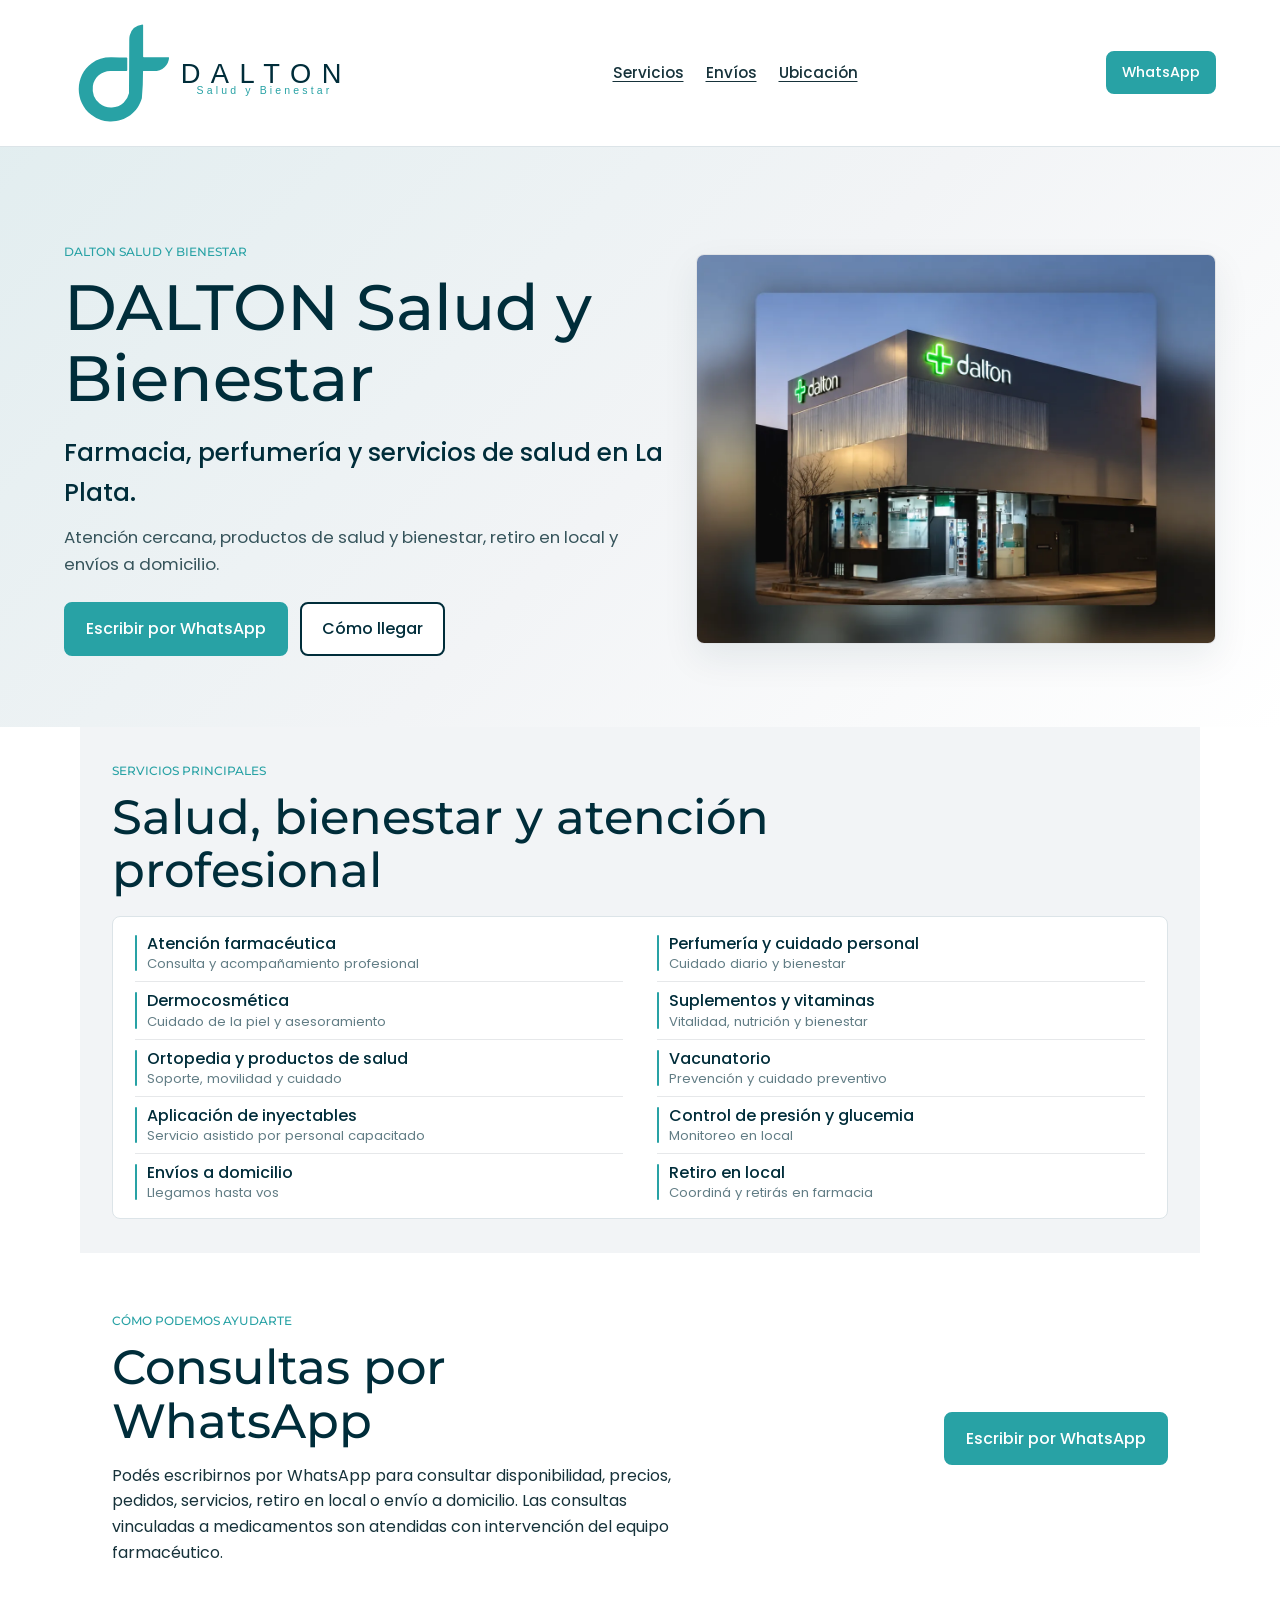
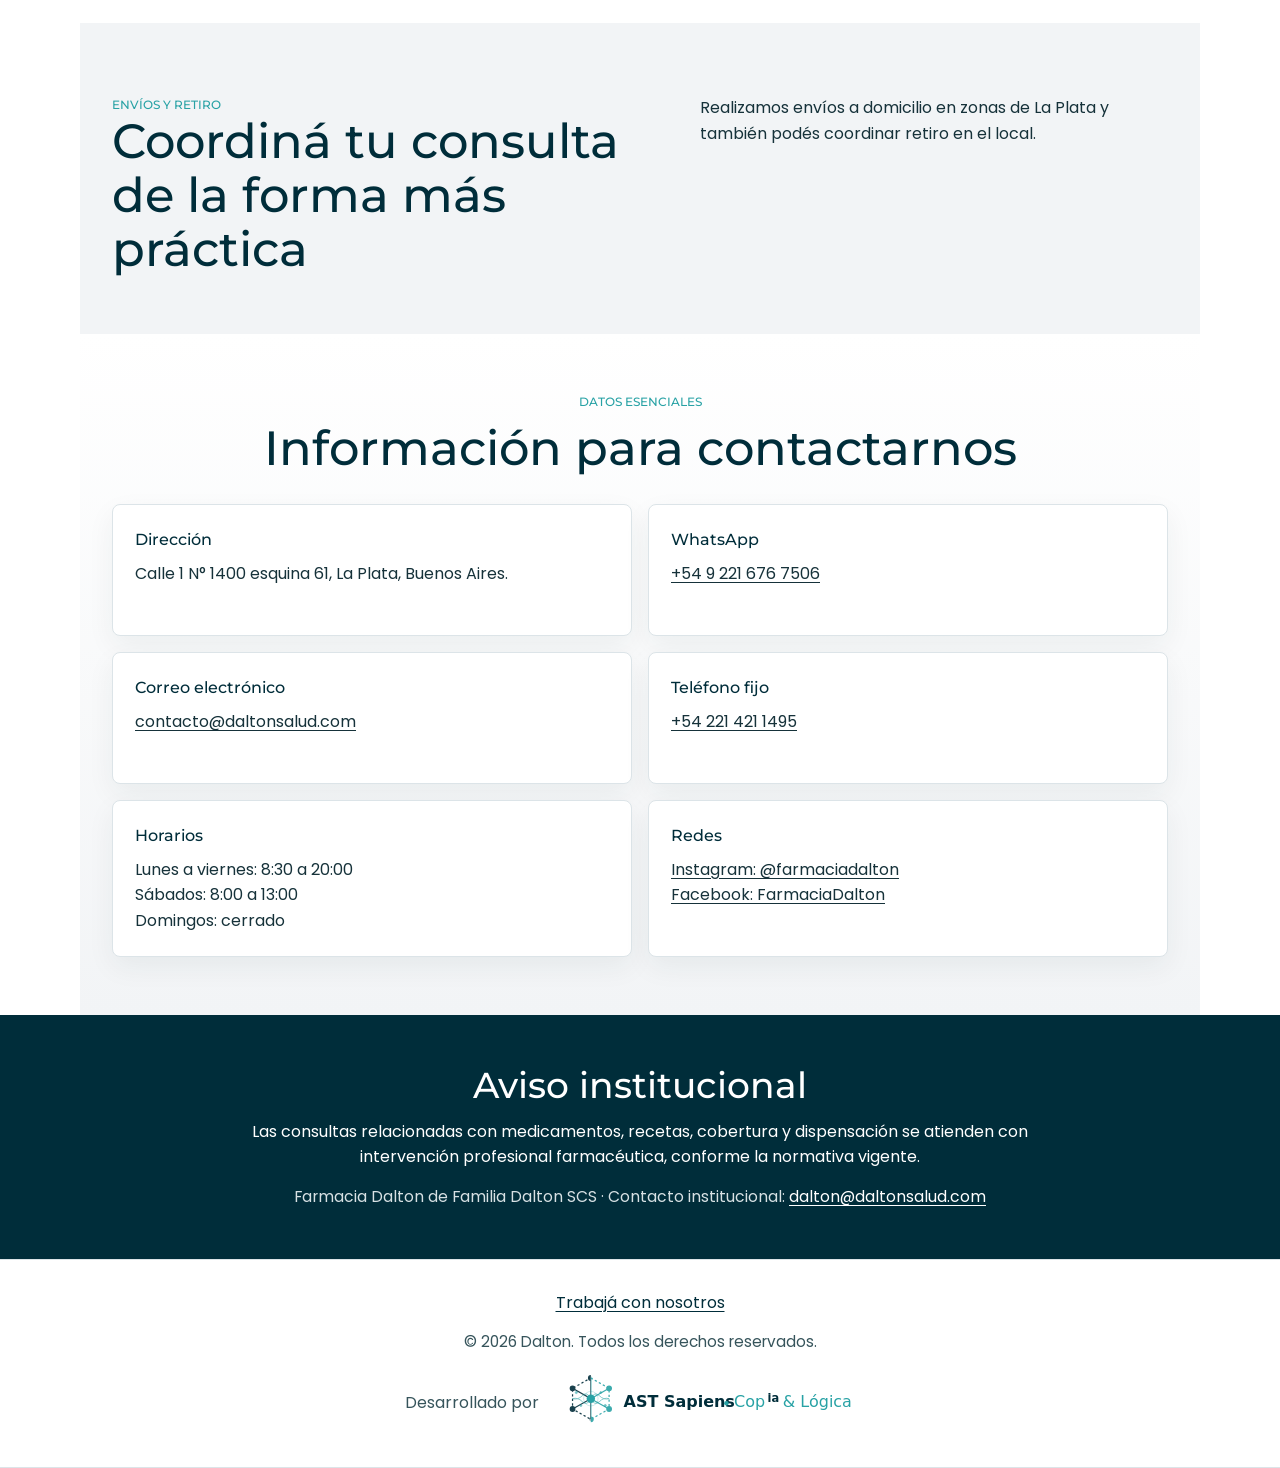
==== commit 99f4fa01: "Add Dalton storefront photo to hero" ====
--- a/index.html
+++ b/index.html
@@ -12,11 +12,11 @@
     <meta property="og:description" content="Farmacia Dalton Salud y Bienestar. Medicamentos, perfumería, dermocosmética, suplementos, vacunatorio y servicios farmacéuticos en La Plata.">
     <meta property="og:type" content="website">
     <meta property="og:url" content="https://daltonsalud.com/">
-    <meta property="og:image" content="/assets/img/og-dalton.png">
+    <meta property="og:image" content="/assets/img/og-dalton-frente.jpg">
     <meta name="twitter:card" content="summary_large_image">
     <meta name="twitter:title" content="DALTON Salud y Bienestar">
     <meta name="twitter:description" content="Farmacia Dalton Salud y Bienestar. Medicamentos, perfumería, dermocosmética, suplementos, vacunatorio y servicios farmacéuticos en La Plata.">
-    <meta name="twitter:image" content="https://daltonsalud.com/assets/img/og-dalton.png">
+    <meta name="twitter:image" content="https://daltonsalud.com/assets/img/og-dalton-frente.jpg">
 
     <script type="application/ld+json">
       {
@@ -84,8 +84,11 @@
           </div>
         </div>
 
-        <div class="hero-visual" aria-label="Recurso gráfico institucional de Dalton">
-          <img src="/assets/logo/DALTON_Isotipo_Pos.svg" alt="Isotipo institucional DALTON" width="360" height="360">
+        <div class="hero-visual" aria-label="Imagen de fachada de Farmacia Dalton">
+          <picture>
+            <source media="(max-width: 768px)" srcset="/assets/img/farmacia-dalton-frente-small.webp 768w, /assets/img/farmacia-dalton-frente.webp 1200w" sizes="88vw">
+            <img src="/assets/img/farmacia-dalton-frente.webp" alt="Fachada de Farmacia Dalton en La Plata">
+          </picture>
         </div>
       </section>
 
--- a/styles.css
+++ b/styles.css
@@ -182,19 +182,24 @@
 
 .hero-visual {
   display: grid;
-  min-height: 128px;
+  min-height: 220px;
   place-items: center;
-  padding: 22px;
+  padding: 0;
   overflow: hidden;
   background: rgba(255, 255, 255, 0.72);
-  border: 1px solid rgba(154, 163, 171, 0.32);
+  border: 1px solid rgba(154, 163, 171, 0.28);
   border-radius: 8px;
   box-shadow: 0 14px 36px rgba(0, 45, 58, 0.08);
+  aspect-ratio: 4 / 3;
 }
 
 .hero-visual img {
-  width: min(150px, 42vw);
+  width: 100%;
+  height: 100%;
+  object-fit: cover;
+  object-position: center center;
   opacity: 0.96;
+  aspect-ratio: inherit;
 }
 
 .essential,
@@ -457,10 +462,13 @@
   .hero-visual {
     min-height: 330px;
     justify-self: start;
+    max-width: 520px;
   }
 
   .hero-visual img {
-    width: min(220px, 50vw);
+    width: 100%;
+    height: 100%;
+    object-fit: cover;
   }
 
   .services-editorial-list {
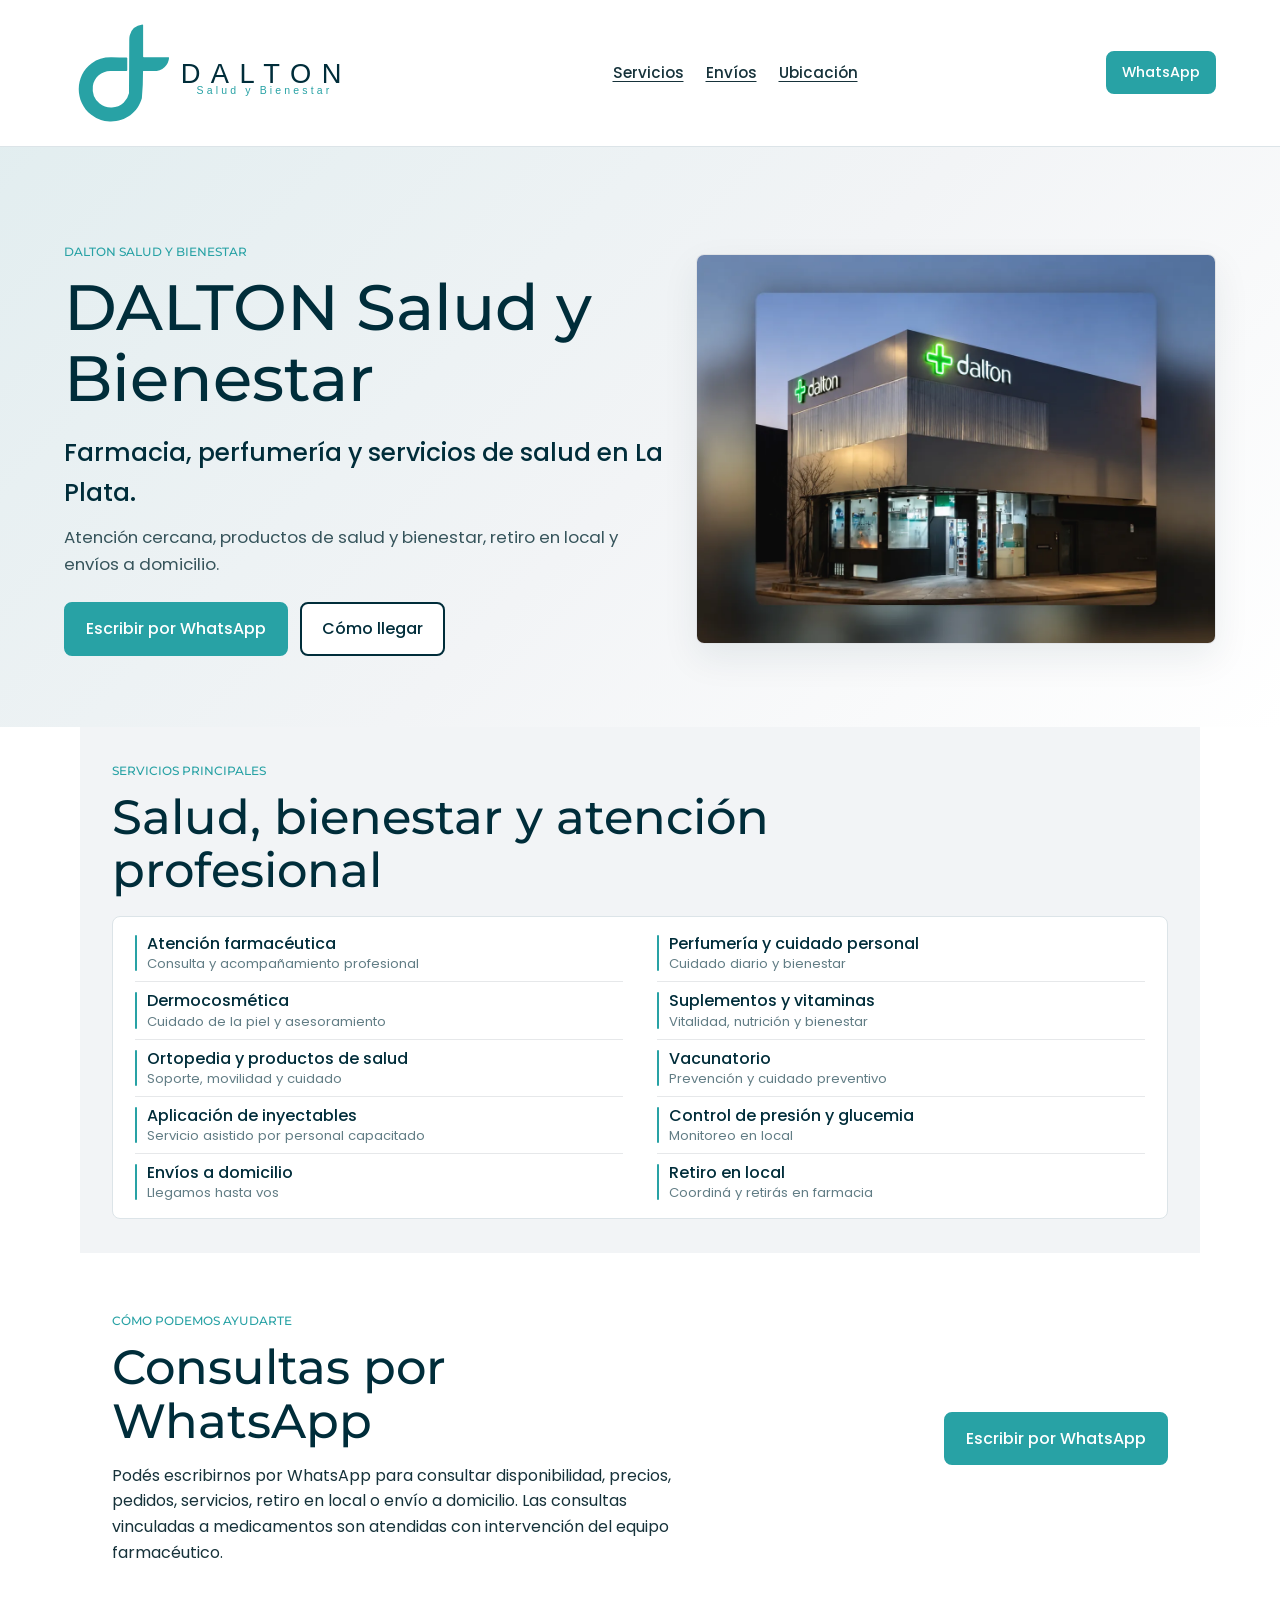
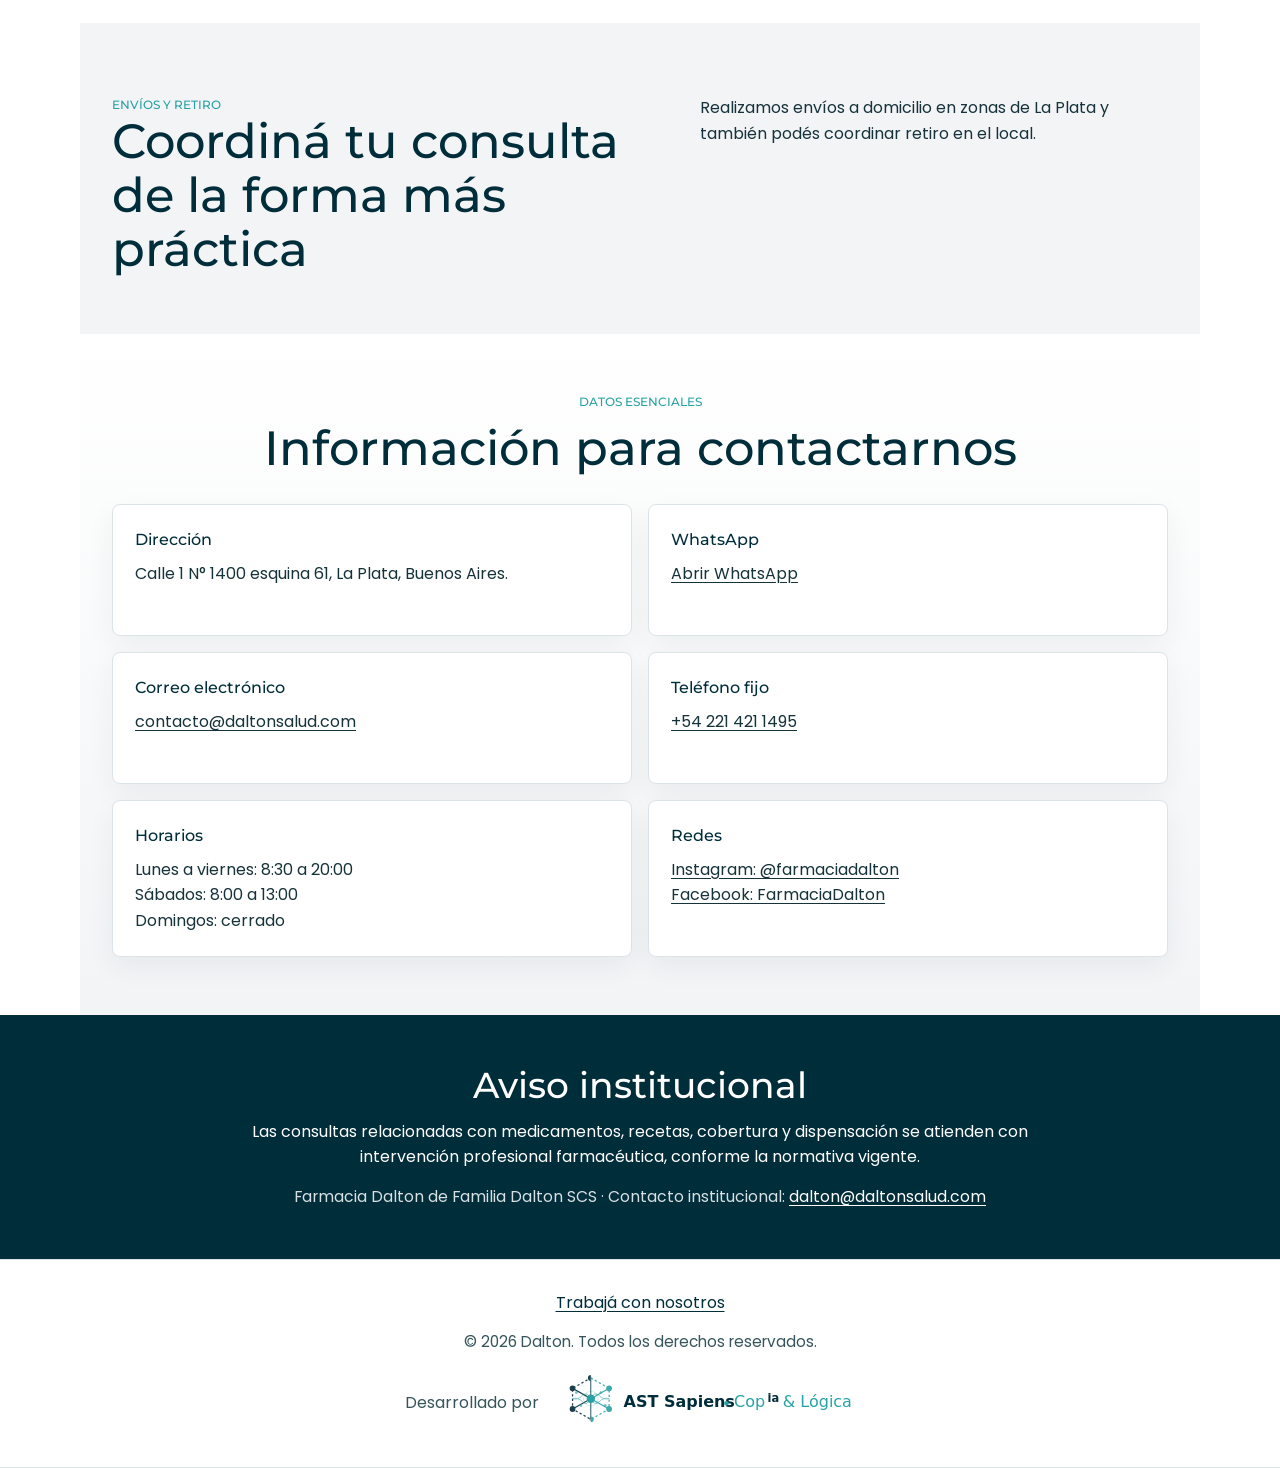
==== commit 8e9ccc56: "feat(sys006): add institutional links hub MVP" ====
--- a/index.html
+++ b/index.html
@@ -53,7 +53,7 @@
   <body>
     <!--
       Enlaces configurables:
-      WhatsApp: cambiar href en los enlaces con la clase js-whatsapp-link.
+      WhatsApp: todos los enlaces usan el alias estable /go/whatsapp.
       Maps: cambiar href en los enlaces con la clase js-map-link.
       Instagram y Facebook: cambiar href en la sección de redes y footer.
     -->
@@ -68,7 +68,7 @@
         <a href="#contacto">Ubicación</a>
       </nav>
 
-      <a class="button button-small js-whatsapp-link" href="https://wa.me/5492216767506?text=Hola,%20quiero%20hacer%20una%20consulta%20a%20Dalton%20Salud" target="_blank" rel="noopener">WhatsApp</a>
+      <a class="button button-small js-whatsapp-link" href="/go/whatsapp" target="_blank" rel="noopener">WhatsApp</a>
     </header>
 
     <main id="inicio">
@@ -79,13 +79,13 @@
           <p class="hero-subtitle">Farmacia, perfumería y servicios de salud en La Plata.</p>
           <p class="hero-text">Atención cercana, productos de salud y bienestar, retiro en local y envíos a domicilio.</p>
           <div class="hero-actions" aria-label="Acciones principales">
-            <a class="button js-whatsapp-link" href="https://wa.me/5492216767506?text=Hola,%20quiero%20hacer%20una%20consulta%20a%20Dalton%20Salud" target="_blank" rel="noopener">Escribir por WhatsApp</a>
+            <a class="button js-whatsapp-link" href="/go/whatsapp" target="_blank" rel="noopener">Escribir por WhatsApp</a>
             <a class="button button-secondary js-map-link" href="https://www.google.com/maps/search/?api=1&query=Calle%201%201400%20esquina%2061%2C%20La%20Plata%2C%20Buenos%20Aires%2C%20Argentina" target="_blank" rel="noopener">Cómo llegar</a>
           </div>
         </div>
 
         <div class="hero-visual" aria-label="Imagen de fachada de Farmacia Dalton">
-          <picture>
+          <picture class="hero-photo">
             <source media="(max-width: 768px)" srcset="/assets/img/farmacia-dalton-frente-small.webp 768w, /assets/img/farmacia-dalton-frente.webp 1200w" sizes="88vw">
             <img src="/assets/img/farmacia-dalton-frente.webp" alt="Fachada de Farmacia Dalton en La Plata">
           </picture>
@@ -148,7 +148,7 @@
           <h2 id="ayuda-title">Consultas por WhatsApp</h2>
           <p>Podés escribirnos por WhatsApp para consultar disponibilidad, precios, pedidos, servicios, retiro en local o envío a domicilio. Las consultas vinculadas a medicamentos son atendidas con intervención del equipo farmacéutico.</p>
         </div>
-        <a class="button js-whatsapp-link" href="https://wa.me/5492216767506?text=Hola,%20quiero%20hacer%20una%20consulta%20a%20Dalton%20Salud" target="_blank" rel="noopener">Escribir por WhatsApp</a>
+        <a class="button js-whatsapp-link" href="/go/whatsapp" target="_blank" rel="noopener">Escribir por WhatsApp</a>
       </section>
 
       <section class="section-band split" id="envios" aria-labelledby="envios-title">
@@ -172,7 +172,7 @@
           </article>
           <article class="info-item">
             <span class="info-label">WhatsApp</span>
-            <p><a href="https://wa.me/5492216767506?text=Hola,%20quiero%20hacer%20una%20consulta%20a%20Dalton%20Salud" target="_blank" rel="noopener">+54 9 221 676 7506</a></p>
+            <p><a class="js-whatsapp-link" href="/go/whatsapp" target="_blank" rel="noopener">Abrir WhatsApp</a></p>
           </article>
           <article class="info-item">
             <span class="info-label">Correo electrónico</span>
--- a/styles.css
+++ b/styles.css
@@ -181,9 +181,8 @@
 }
 
 .hero-visual {
-  display: grid;
+  display: block;
   min-height: 220px;
-  place-items: center;
   padding: 0;
   overflow: hidden;
   background: rgba(255, 255, 255, 0.72);
@@ -193,13 +192,25 @@
   aspect-ratio: 4 / 3;
 }
 
-.hero-visual img {
+.hero-photo {
+  display: block;
   width: 100%;
   height: 100%;
+  min-height: inherit;
+  margin: 0;
+  border: 0;
+  line-height: 0;
+}
+
+.hero-photo img {
+  display: block;
+  width: 100%;
+  height: 100%;
+  max-width: 100%;
   object-fit: cover;
   object-position: center center;
   opacity: 0.96;
-  aspect-ratio: inherit;
+  border-radius: 0;
 }
 
 .essential,
@@ -465,7 +476,8 @@
     max-width: 520px;
   }
 
-  .hero-visual img {
+  .hero-photo,
+  .hero-photo img {
     width: 100%;
     height: 100%;
     object-fit: cover;
@@ -586,10 +598,6 @@
   color: #36545B;
 }
 
-.job-empty {
-  display: none;
-}
-
 .recruitment-apply {
   margin-top: 8px;
   justify-self: start;
@@ -612,3 +620,199 @@
   margin: 0;
 }
 
+/* Hub institucional de enlaces — SYS-006 Links MVP */
+.links-page {
+  min-height: 100vh;
+  background:
+    radial-gradient(circle at top, rgba(40, 162, 165, 0.16), transparent 42%),
+    linear-gradient(180deg, #F2F4F6 0%, #FFFFFF 72%);
+}
+
+.links-main {
+  display: grid;
+  min-height: calc(100vh - 76px);
+  place-items: center;
+  padding: 28px 18px 20px;
+}
+
+.links-card {
+  width: min(560px, 100%);
+  padding: clamp(24px, 6vw, 42px);
+  background: rgba(255, 255, 255, 0.96);
+  border: 1px solid var(--color-border);
+  border-radius: 20px;
+  box-shadow: var(--shadow-soft);
+}
+
+.links-brand {
+  display: block;
+  width: min(240px, 72%);
+  margin: 0 auto 28px;
+}
+
+.links-brand img {
+  width: 100%;
+}
+
+.links-intro {
+  margin-bottom: 24px;
+  text-align: center;
+}
+
+.links-intro h1 {
+  font-size: clamp(1.85rem, 8vw, 2.65rem);
+}
+
+.links-intro p:last-child {
+  margin: 14px auto 0;
+  color: #36545B;
+  max-width: 430px;
+}
+
+.links-list {
+  display: grid;
+  gap: 12px;
+}
+
+.links-item {
+  display: grid;
+  grid-template-columns: 44px minmax(0, 1fr) 24px;
+  gap: 14px;
+  align-items: center;
+  min-height: 72px;
+  padding: 12px 16px;
+  color: var(--color-carbon);
+  background: var(--color-white);
+  border: 1px solid var(--color-border);
+  border-radius: 14px;
+  box-shadow: 0 8px 20px rgba(0, 45, 58, 0.05);
+  text-decoration: none;
+  transition: transform 160ms ease, border-color 160ms ease, box-shadow 160ms ease;
+}
+
+.links-item:hover,
+.links-item:focus-visible {
+  border-color: var(--color-turquoise);
+  box-shadow: 0 12px 28px rgba(0, 45, 58, 0.1);
+  outline: 3px solid rgba(40, 162, 165, 0.18);
+  outline-offset: 2px;
+  transform: translateY(-1px);
+}
+
+.links-item-primary {
+  color: var(--color-white);
+  background: var(--color-carbon);
+  border-color: var(--color-carbon);
+}
+
+.links-item-primary:hover,
+.links-item-primary:focus-visible {
+  border-color: var(--color-carbon);
+  outline-color: rgba(40, 162, 165, 0.32);
+}
+
+.links-icon {
+  display: grid;
+  width: 44px;
+  height: 44px;
+  place-items: center;
+  color: var(--color-turquoise);
+  background: rgba(40, 162, 165, 0.1);
+  border-radius: 12px;
+}
+
+.links-item-primary .links-icon {
+  color: var(--color-white);
+  background: rgba(255, 255, 255, 0.14);
+}
+
+.links-icon svg {
+  width: 24px;
+  height: 24px;
+  fill: currentColor;
+}
+
+.links-item strong,
+.links-item small {
+  display: block;
+}
+
+.links-item strong {
+  font-family: var(--font-heading);
+  font-size: 1rem;
+  line-height: 1.25;
+}
+
+.links-item small {
+  margin-top: 3px;
+  color: #36545B;
+  font-size: 0.82rem;
+  line-height: 1.35;
+}
+
+.links-item-primary small {
+  color: #D7E1E4;
+}
+
+.links-arrow {
+  font-size: 1.25rem;
+  text-align: right;
+}
+
+.links-safety {
+  margin: 22px 0 0;
+  color: #36545B;
+  font-size: 0.82rem;
+  line-height: 1.45;
+  text-align: center;
+}
+
+.links-footer {
+  display: flex;
+  gap: 8px;
+  justify-content: center;
+  align-items: center;
+  min-height: 76px;
+  padding: 18px;
+  color: #36545B;
+  font-size: 0.85rem;
+  text-align: center;
+}
+
+.links-footer a {
+  color: var(--color-carbon);
+}
+
+@media (max-width: 420px) {
+  .links-main {
+    align-items: start;
+    padding: 16px 12px;
+  }
+
+  .links-card {
+    padding: 24px 16px;
+    border-radius: 16px;
+  }
+
+  .links-brand {
+    margin-bottom: 22px;
+  }
+
+  .links-item {
+    grid-template-columns: 40px minmax(0, 1fr) 20px;
+    gap: 12px;
+    padding-inline: 12px;
+  }
+
+  .links-icon {
+    width: 40px;
+    height: 40px;
+  }
+}
+
+@media (prefers-reduced-motion: reduce) {
+  .links-item {
+    transition: none;
+  }
+}
+
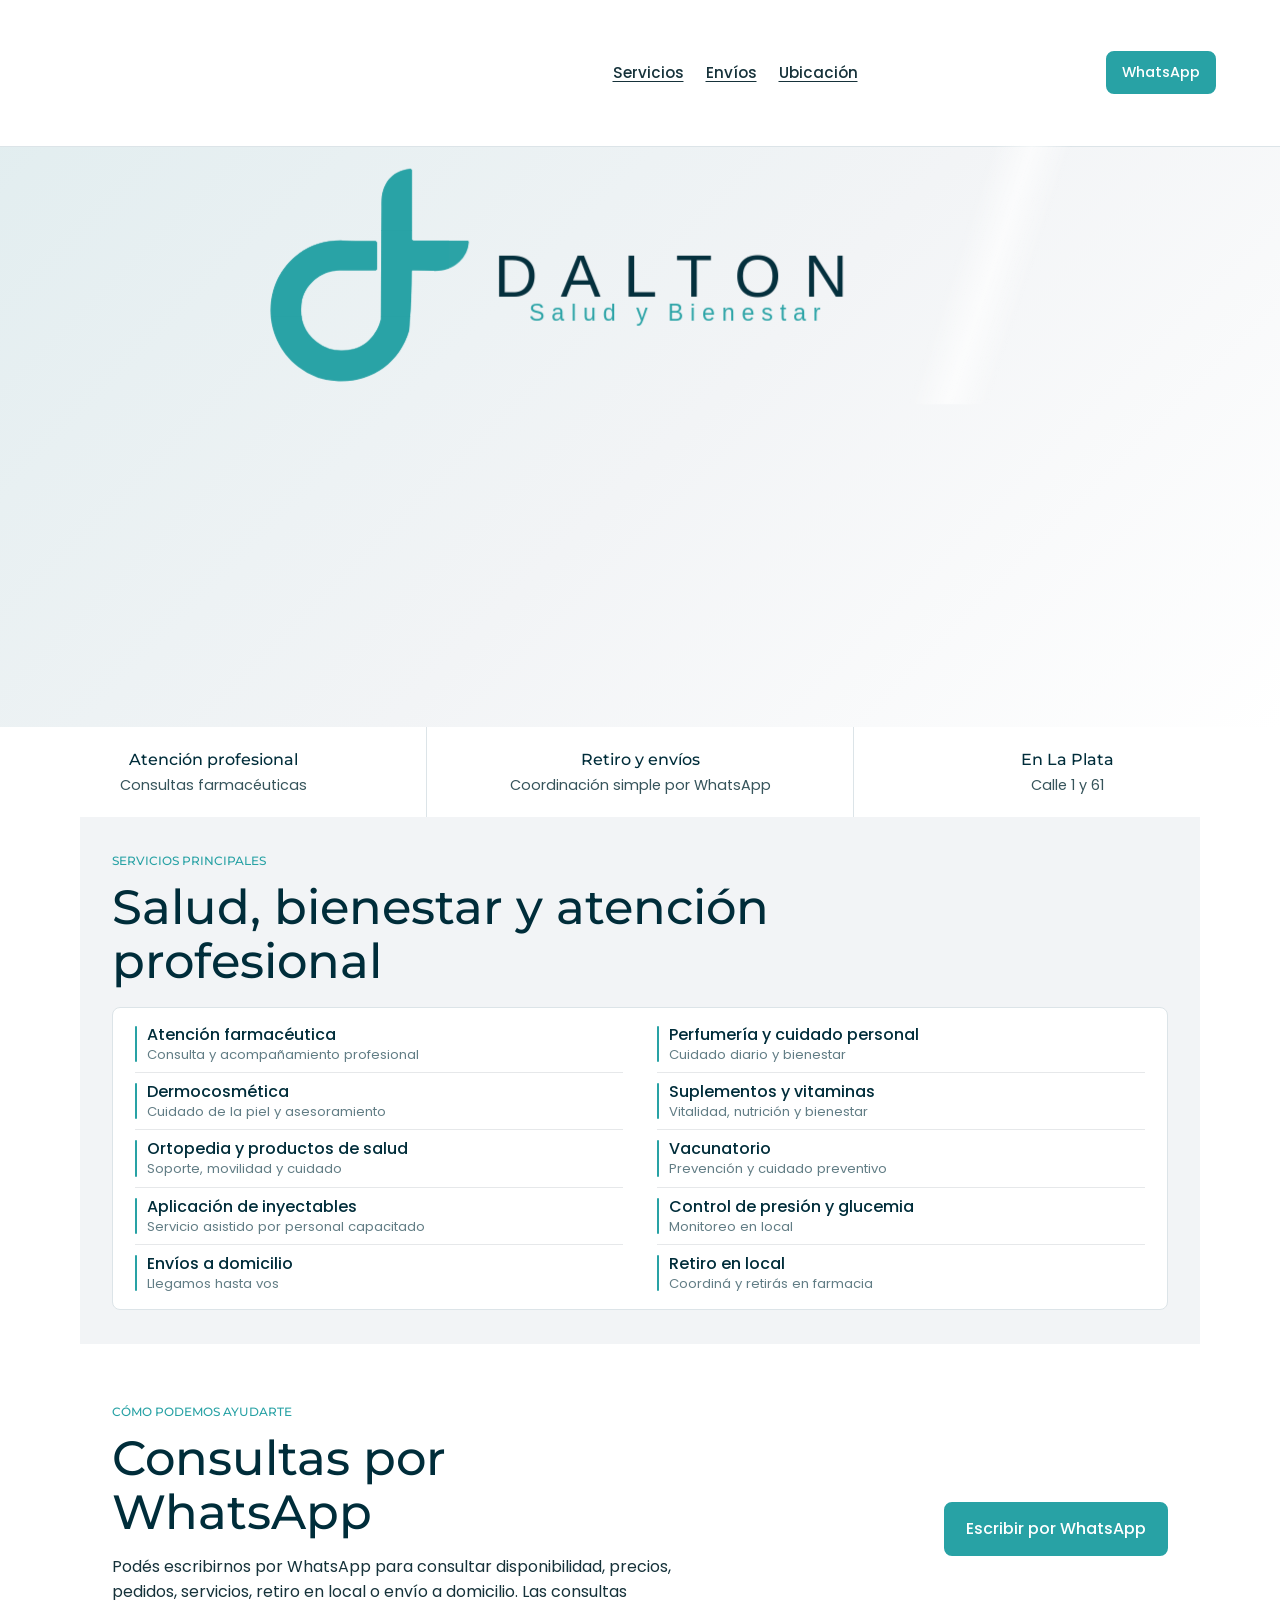
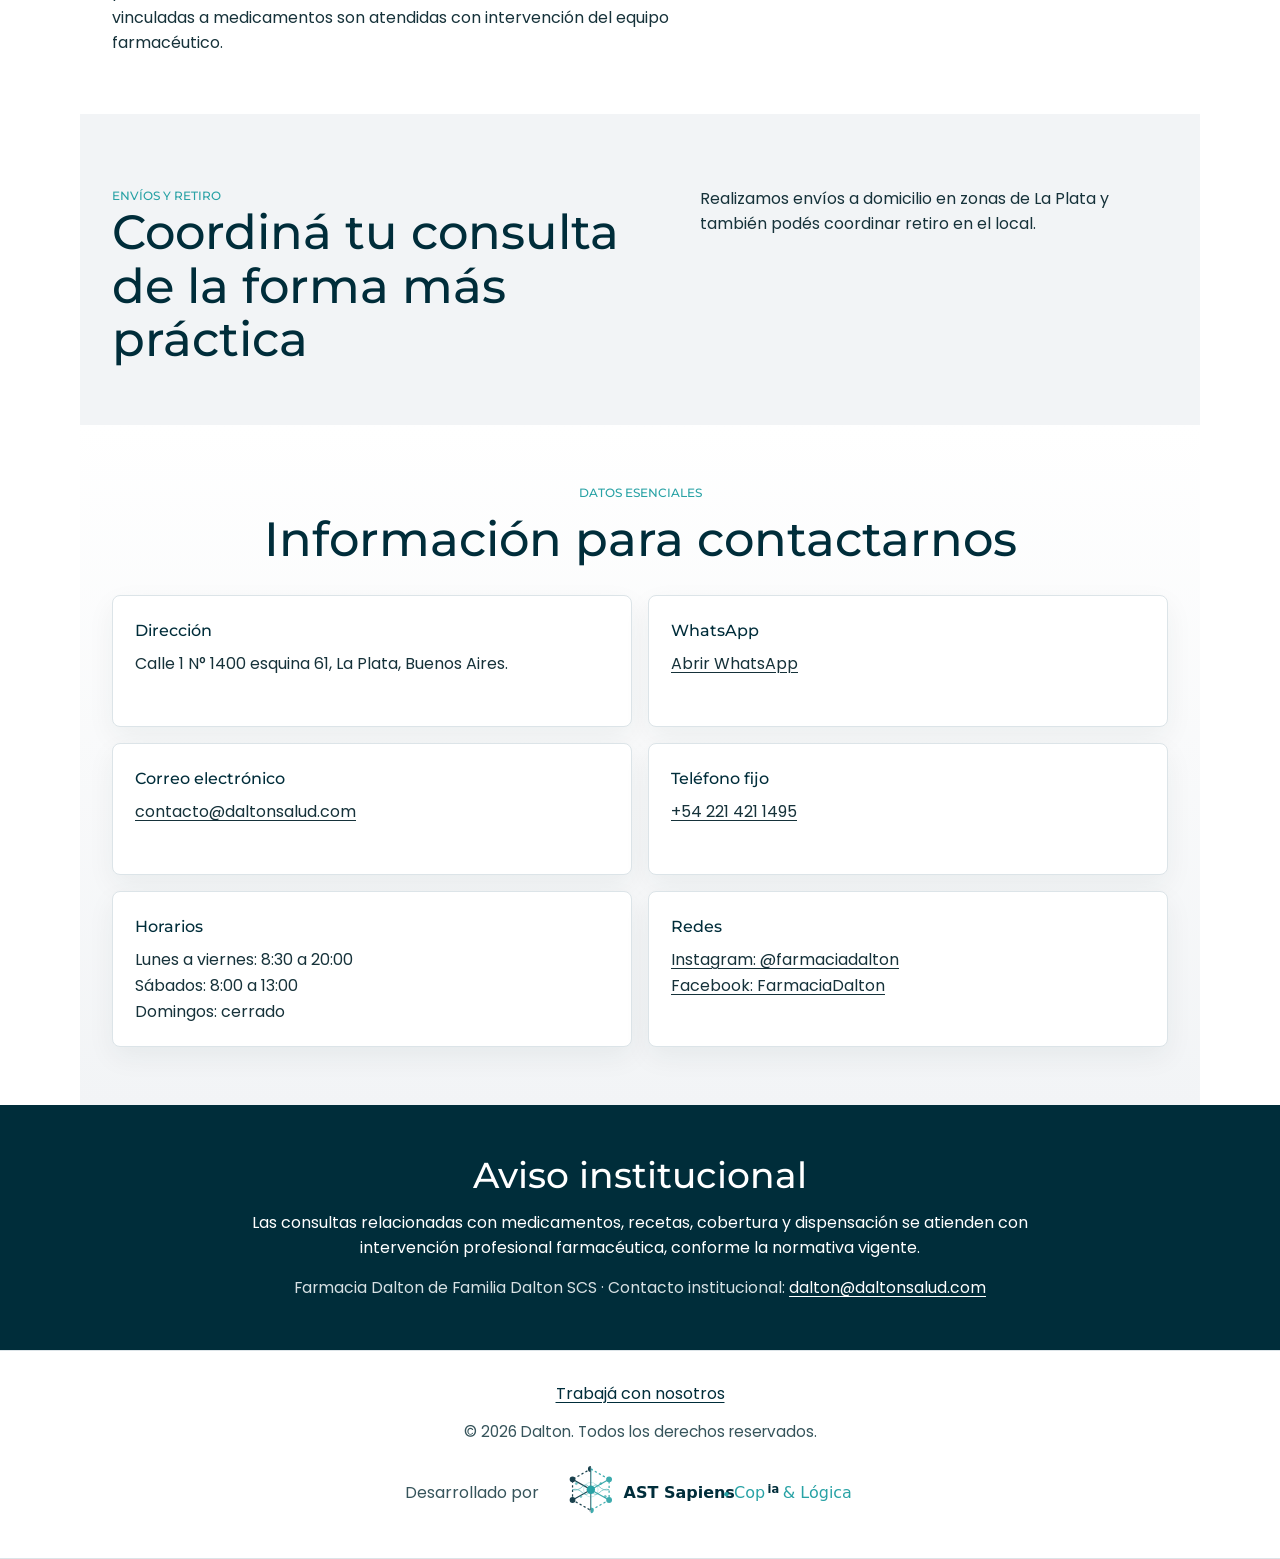
==== commit cb75e790: "feat(sys006): integrate approved Dalton brand motion" ====
--- a/index.html
+++ b/index.html
@@ -59,7 +59,7 @@
     -->
     <header class="site-header">
       <a class="brand" href="#inicio" aria-label="DALTON Salud y Bienestar">
-        <img src="/assets/logo/DALTON_Horizontal_Master.svg" alt="DALTON Salud y Bienestar" width="208" height="64">
+        <img class="brand-logo-static" src="/assets/logo/DALTON_Horizontal_Master.svg" alt="DALTON Salud y Bienestar" width="208" height="64">
       </a>
 
       <nav class="nav" aria-label="Navegación principal">
@@ -71,13 +71,21 @@
       <a class="button button-small js-whatsapp-link" href="/go/whatsapp" target="_blank" rel="noopener">WhatsApp</a>
     </header>
 
+    <div class="brand-intro" aria-hidden="true">
+      <img class="brand-intro-fragment brand-intro-fragment-top" src="/assets/logo/DALTON_Horizontal_Master.svg" alt="">
+      <img class="brand-intro-fragment brand-intro-fragment-middle" src="/assets/logo/DALTON_Horizontal_Master.svg" alt="">
+      <img class="brand-intro-fragment brand-intro-fragment-bottom" src="/assets/logo/DALTON_Horizontal_Master.svg" alt="">
+      <img class="brand-intro-master" src="/assets/logo/DALTON_Horizontal_Master.svg" alt="">
+      <span class="brand-intro-sweep"></span>
+    </div>
+
     <main id="inicio">
       <section class="hero" aria-labelledby="hero-title">
         <div class="hero-copy">
-          <p class="eyebrow">DALTON Salud y Bienestar</p>
-          <h1 id="hero-title">DALTON Salud y Bienestar</h1>
-          <p class="hero-subtitle">Farmacia, perfumería y servicios de salud en La Plata.</p>
-          <p class="hero-text">Atención cercana, productos de salud y bienestar, retiro en local y envíos a domicilio.</p>
+          <p class="eyebrow">Farmacia en La Plata</p>
+          <h1 id="hero-title">Tu salud,<br>más cerca.</h1>
+          <p class="hero-subtitle">Atención profesional con cercanía humana.</p>
+          <p class="hero-text">Farmacia, cuidado personal y bienestar con personas que te conocen y te acompañan.</p>
           <div class="hero-actions" aria-label="Acciones principales">
             <a class="button js-whatsapp-link" href="/go/whatsapp" target="_blank" rel="noopener">Escribir por WhatsApp</a>
             <a class="button button-secondary js-map-link" href="https://www.google.com/maps/search/?api=1&query=Calle%201%201400%20esquina%2061%2C%20La%20Plata%2C%20Buenos%20Aires%2C%20Argentina" target="_blank" rel="noopener">Cómo llegar</a>
@@ -90,6 +98,12 @@
             <img src="/assets/img/farmacia-dalton-frente.webp" alt="Fachada de Farmacia Dalton en La Plata">
           </picture>
         </div>
+      </section>
+
+      <section class="hero-proof" aria-label="Propuesta de valor">
+        <p><strong>Atención profesional</strong><span>Consultas farmacéuticas</span></p>
+        <p><strong>Retiro y envíos</strong><span>Coordinación simple por WhatsApp</span></p>
+        <p><strong>En La Plata</strong><span>Calle 1 y 61</span></p>
       </section>
 
       <section class="section-band" id="servicios" aria-labelledby="servicios-title">
@@ -210,5 +224,6 @@
     </footer>
 
     <!-- Insertar Cloudflare Web Analytics aquí cuando esté disponible. -->
+    <script src="/motion.js" defer></script>
   </body>
 </html>
--- a/styles.css
+++ b/styles.css
@@ -60,6 +60,75 @@
 
 .brand img {
   width: 218px;
+}
+
+.brand-logo-static {
+  transition: opacity 180ms ease;
+}
+
+.brand-intro {
+  position: fixed;
+  z-index: 40;
+  top: 0;
+  left: 0;
+  display: none;
+  width: min(540px, 72vw);
+  aspect-ratio: 571 / 224;
+  pointer-events: none;
+  transform-origin: top left;
+  will-change: transform, opacity;
+}
+
+.brand-intro.is-active {
+  display: block;
+}
+
+.brand-intro img,
+.brand-intro-sweep {
+  position: absolute;
+  inset: 0;
+  width: 100%;
+  height: 100%;
+}
+
+.brand-intro img {
+  object-fit: contain;
+}
+
+.brand-intro-fragment {
+  clip-path: inset(0 68% 0 0);
+  will-change: transform, opacity;
+}
+
+.brand-intro-fragment-top {
+  clip-path: inset(0 68% 67% 0);
+}
+
+.brand-intro-fragment-middle {
+  clip-path: inset(33% 68% 34% 0);
+}
+
+.brand-intro-fragment-bottom {
+  clip-path: inset(66% 68% 0 0);
+}
+
+.brand-intro-master {
+  clip-path: inset(0 100% 0 0);
+  opacity: 0;
+  will-change: clip-path, opacity;
+}
+
+.brand-intro-sweep {
+  width: 12%;
+  left: -15%;
+  background: linear-gradient(90deg, transparent, rgba(255, 255, 255, 0.88), transparent);
+  opacity: 0;
+  transform: skewX(-18deg);
+  will-change: left, opacity;
+}
+
+.intro-running .brand-logo-static {
+  opacity: 0;
 }
 
 .nav {
@@ -114,12 +183,28 @@
 }
 
 .hero {
+  position: relative;
   display: grid;
   gap: 22px;
   padding: 36px clamp(18px, 5vw, 72px) 28px;
   background:
     linear-gradient(135deg, rgba(40, 162, 165, 0.08), rgba(242, 244, 246, 0.9) 52%, rgba(255, 255, 255, 1)),
     var(--color-light-gray);
+}
+
+.hero-copy,
+.hero-visual {
+  transition: opacity 420ms ease, transform 520ms ease;
+}
+
+.intro-running .hero-copy {
+  opacity: 0;
+  transform: translateY(20px);
+}
+
+.intro-running .hero-visual {
+  opacity: 0;
+  transform: translateX(24px) scale(0.98);
 }
 
 .hero-copy,
@@ -213,6 +298,35 @@
   border-radius: 0;
 }
 
+.hero-proof {
+  display: grid;
+  grid-template-columns: 1fr;
+  width: 100%;
+  margin: 0;
+  background: var(--color-border);
+  gap: 1px;
+}
+
+.hero-proof p {
+  display: grid;
+  gap: 2px;
+  margin: 0;
+  padding: 20px;
+  background: var(--color-white);
+  text-align: center;
+}
+
+.hero-proof strong {
+  color: var(--color-carbon);
+  font-family: var(--font-heading);
+  font-weight: 500;
+}
+
+.hero-proof span {
+  color: #36545B;
+  font-size: 0.9rem;
+}
+
 .essential,
 .section-band,
 .help-section,
@@ -441,6 +555,10 @@
     grid-template-columns: repeat(2, minmax(0, 1fr));
   }
 
+  .hero-proof {
+    grid-template-columns: repeat(3, minmax(0, 1fr));
+  }
+
 }
 
 @media (min-width: 880px) {
@@ -538,6 +656,23 @@
   }
 }
 
+@media (prefers-reduced-motion: reduce) {
+  html {
+    scroll-behavior: auto;
+  }
+
+  .brand-logo-static,
+  .hero-copy,
+  .hero-visual,
+  .button {
+    transition: none;
+  }
+
+  .brand-intro {
+    display: none !important;
+  }
+}
+
 .recruitment-page .site-header {
   position: relative;
 }
@@ -622,87 +757,144 @@
 
 /* Hub institucional de enlaces — SYS-006 Links MVP */
 .links-page {
+  display: flex;
+  flex-direction: column;
   min-height: 100vh;
+  overflow-x: hidden;
   background:
-    radial-gradient(circle at top, rgba(40, 162, 165, 0.16), transparent 42%),
-    linear-gradient(180deg, #F2F4F6 0%, #FFFFFF 72%);
+    radial-gradient(circle at 8% 4%, rgba(40, 162, 165, 0.26), transparent 34%),
+    radial-gradient(circle at 92% 58%, rgba(40, 162, 165, 0.12), transparent 38%),
+    linear-gradient(160deg, #EFF7F7 0%, #F8F9FA 52%, #FFFFFF 100%);
 }
 
 .links-main {
   display: grid;
-  min-height: calc(100vh - 76px);
-  place-items: center;
-  padding: 28px 18px 20px;
+  flex: 1;
+  width: 100%;
+  place-items: start center;
+  padding: 22px 18px 14px;
 }
 
 .links-card {
   width: min(560px, 100%);
-  padding: clamp(24px, 6vw, 42px);
-  background: rgba(255, 255, 255, 0.96);
-  border: 1px solid var(--color-border);
-  border-radius: 20px;
-  box-shadow: var(--shadow-soft);
 }
 
 .links-brand {
   display: block;
-  width: min(240px, 72%);
-  margin: 0 auto 28px;
+  width: min(360px, 92%);
+  margin: 0 auto;
 }
 
 .links-brand img {
+  display: block;
   width: 100%;
+  height: auto;
+}
+
+.links-slogan {
+  margin: 4px 0 0;
+  color: var(--color-carbon);
+  font-family: var(--font-heading);
+  font-size: 0.94rem;
+  font-weight: 500;
+  letter-spacing: 0.015em;
+  text-align: center;
 }
 
 .links-intro {
-  margin-bottom: 24px;
+  margin-top: 13px;
   text-align: center;
 }
 
+.links-verified {
+  display: inline-flex;
+  gap: 7px;
+  align-items: center;
+  margin: 0;
+  padding: 7px 12px;
+  color: #14787B;
+  background: rgba(255, 255, 255, 0.72);
+  border: 1px solid rgba(40, 162, 165, 0.22);
+  border-radius: 999px;
+  box-shadow: 0 8px 24px rgba(0, 45, 58, 0.05);
+  font-family: var(--font-heading);
+  font-size: 0.68rem;
+  font-weight: 600;
+  letter-spacing: 0.08em;
+  text-transform: uppercase;
+}
+
+.links-verified-dot {
+  width: 8px;
+  height: 8px;
+  background: var(--color-turquoise);
+  border-radius: 50%;
+  box-shadow: 0 0 0 4px rgba(40, 162, 165, 0.12);
+}
+
 .links-intro h1 {
-  font-size: clamp(1.85rem, 8vw, 2.65rem);
+  max-width: 440px;
+  margin: 14px auto 0;
+  font-size: clamp(2rem, 9vw, 2.65rem);
+  font-weight: 500;
+  line-height: 1.04;
+  letter-spacing: -0.035em;
 }
 
 .links-intro p:last-child {
-  margin: 14px auto 0;
+  margin: 11px auto 0;
   color: #36545B;
-  max-width: 430px;
+  max-width: 390px;
+  font-size: 0.91rem;
+  line-height: 1.48;
 }
 
 .links-list {
   display: grid;
+  grid-template-columns: repeat(2, minmax(0, 1fr));
   gap: 12px;
+  margin-top: 22px;
 }
 
 .links-item {
-  display: grid;
-  grid-template-columns: 44px minmax(0, 1fr) 24px;
-  gap: 14px;
-  align-items: center;
-  min-height: 72px;
-  padding: 12px 16px;
-  color: var(--color-carbon);
-  background: var(--color-white);
-  border: 1px solid var(--color-border);
-  border-radius: 14px;
-  box-shadow: 0 8px 20px rgba(0, 45, 58, 0.05);
+  position: relative;
+  display: flex;
+  min-height: 142px;
+  padding: 17px;
+  color: var(--color-carbon);
+  background: rgba(255, 255, 255, 0.82);
+  border: 1px solid rgba(0, 45, 58, 0.1);
+  border-radius: 24px;
+  box-shadow: 0 16px 36px rgba(0, 45, 58, 0.08);
   text-decoration: none;
-  transition: transform 160ms ease, border-color 160ms ease, box-shadow 160ms ease;
+  backdrop-filter: blur(18px);
+  transition: transform 160ms ease, border-color 160ms ease, box-shadow 160ms ease, background 160ms ease;
 }
 
 .links-item:hover,
 .links-item:focus-visible {
   border-color: var(--color-turquoise);
-  box-shadow: 0 12px 28px rgba(0, 45, 58, 0.1);
+  box-shadow: 0 18px 40px rgba(0, 45, 58, 0.13);
   outline: 3px solid rgba(40, 162, 165, 0.18);
   outline-offset: 2px;
-  transform: translateY(-1px);
+  transform: translateY(-2px);
+}
+
+.links-item:active {
+  transform: scale(0.985);
 }
 
 .links-item-primary {
+  grid-column: 1 / -1;
+  align-items: center;
+  min-height: 94px;
+  padding: 17px 19px;
   color: var(--color-white);
-  background: var(--color-carbon);
-  border-color: var(--color-carbon);
+  background:
+    linear-gradient(125deg, rgba(40, 162, 165, 0.21), transparent 45%),
+    var(--color-carbon);
+  border-color: transparent;
+  box-shadow: 0 18px 38px rgba(0, 45, 58, 0.2);
 }
 
 .links-item-primary:hover,
@@ -711,25 +903,45 @@
   outline-color: rgba(40, 162, 165, 0.32);
 }
 
+.links-item:not(.links-item-primary) {
+  flex-direction: column;
+  justify-content: space-between;
+}
+
+.links-item-location {
+  background:
+    linear-gradient(145deg, rgba(40, 162, 165, 0.17), rgba(255, 255, 255, 0.92));
+}
+
 .links-icon {
   display: grid;
-  width: 44px;
-  height: 44px;
+  flex: 0 0 auto;
+  width: 48px;
+  height: 48px;
   place-items: center;
   color: var(--color-turquoise);
   background: rgba(40, 162, 165, 0.1);
-  border-radius: 12px;
+  border-radius: 16px;
 }
 
 .links-item-primary .links-icon {
+  margin-right: 14px;
   color: var(--color-white);
   background: rgba(255, 255, 255, 0.14);
 }
 
 .links-icon svg {
-  width: 24px;
-  height: 24px;
+  width: 26px;
+  height: 26px;
   fill: currentColor;
+}
+
+.links-copy {
+  min-width: 0;
+}
+
+.links-item:not(.links-item-primary) .links-copy {
+  margin-top: auto;
 }
 
 .links-item strong,
@@ -739,74 +951,136 @@
 
 .links-item strong {
   font-family: var(--font-heading);
+  font-size: 1.06rem;
+  font-weight: 600;
+  line-height: 1.2;
+}
+
+.links-item-primary strong {
+  font-size: 1.18rem;
+}
+
+.links-item small {
+  margin-top: 5px;
+  color: #36545B;
+  font-size: 0.77rem;
+  line-height: 1.32;
+}
+
+.links-item-primary small {
+  color: rgba(255, 255, 255, 0.8);
+}
+
+.links-arrow {
+  display: grid;
+  flex: 0 0 auto;
+  width: 32px;
+  height: 32px;
+  margin-left: auto;
+  place-items: center;
+  color: var(--color-carbon);
+  background: rgba(255, 255, 255, 0.7);
+  border-radius: 50%;
   font-size: 1rem;
-  line-height: 1.25;
-}
-
-.links-item small {
-  margin-top: 3px;
+}
+
+.links-item-primary .links-arrow {
+  color: var(--color-white);
+  background: rgba(255, 255, 255, 0.12);
+}
+
+.links-item:not(.links-item-primary) .links-arrow {
+  position: absolute;
+  top: 17px;
+  right: 17px;
+}
+
+.links-safety {
+  margin: 16px 0 0;
   color: #36545B;
-  font-size: 0.82rem;
-  line-height: 1.35;
-}
-
-.links-item-primary small {
-  color: #D7E1E4;
-}
-
-.links-arrow {
-  font-size: 1.25rem;
-  text-align: right;
-}
-
-.links-safety {
-  margin: 22px 0 0;
+  font-size: 0.7rem;
+  line-height: 1.4;
+  text-align: center;
+}
+
+.links-footer {
+  display: grid;
+  gap: 7px;
+  justify-content: center;
+  margin-top: auto;
+  padding: 10px 18px 14px;
   color: #36545B;
-  font-size: 0.82rem;
-  line-height: 1.45;
+  font-size: 0.67rem;
   text-align: center;
 }
 
-.links-footer {
+.links-footer a {
+  color: var(--color-carbon);
+}
+
+.links-footer-meta,
+.links-credit {
   display: flex;
   gap: 8px;
   justify-content: center;
   align-items: center;
-  min-height: 76px;
-  padding: 18px;
-  color: #36545B;
-  font-size: 0.85rem;
-  text-align: center;
-}
-
-.links-footer a {
-  color: var(--color-carbon);
+  flex-wrap: wrap;
+}
+
+.links-credit {
+  gap: 7px;
+}
+
+.links-credit img {
+  width: min(132px, 42vw);
+  height: auto;
+  max-height: 28px;
+  object-fit: contain;
 }
 
 @media (max-width: 420px) {
   .links-main {
-    align-items: start;
-    padding: 16px 12px;
-  }
-
-  .links-card {
-    padding: 24px 16px;
-    border-radius: 16px;
+    padding: 18px 18px 10px;
   }
 
   .links-brand {
-    margin-bottom: 22px;
-  }
-
-  .links-item {
-    grid-template-columns: 40px minmax(0, 1fr) 20px;
-    gap: 12px;
-    padding-inline: 12px;
-  }
-
-  .links-icon {
-    width: 40px;
-    height: 40px;
+    width: min(360px, 92%);
+  }
+}
+
+@media (max-height: 760px) {
+  .links-main {
+    padding-top: 12px;
+  }
+
+  .links-brand {
+    width: min(300px, 82%);
+  }
+
+  .links-slogan {
+    margin-top: 0;
+    font-size: 0.86rem;
+  }
+
+  .links-intro {
+    margin-top: 8px;
+  }
+
+  .links-intro h1 {
+    margin-top: 9px;
+    font-size: 1.9rem;
+  }
+
+  .links-intro p:last-child {
+    margin-top: 7px;
+  }
+
+  .links-list {
+    margin-top: 15px;
+  }
+
+  .links-item:not(.links-item-primary) {
+    min-height: 126px;
   }
 }
 
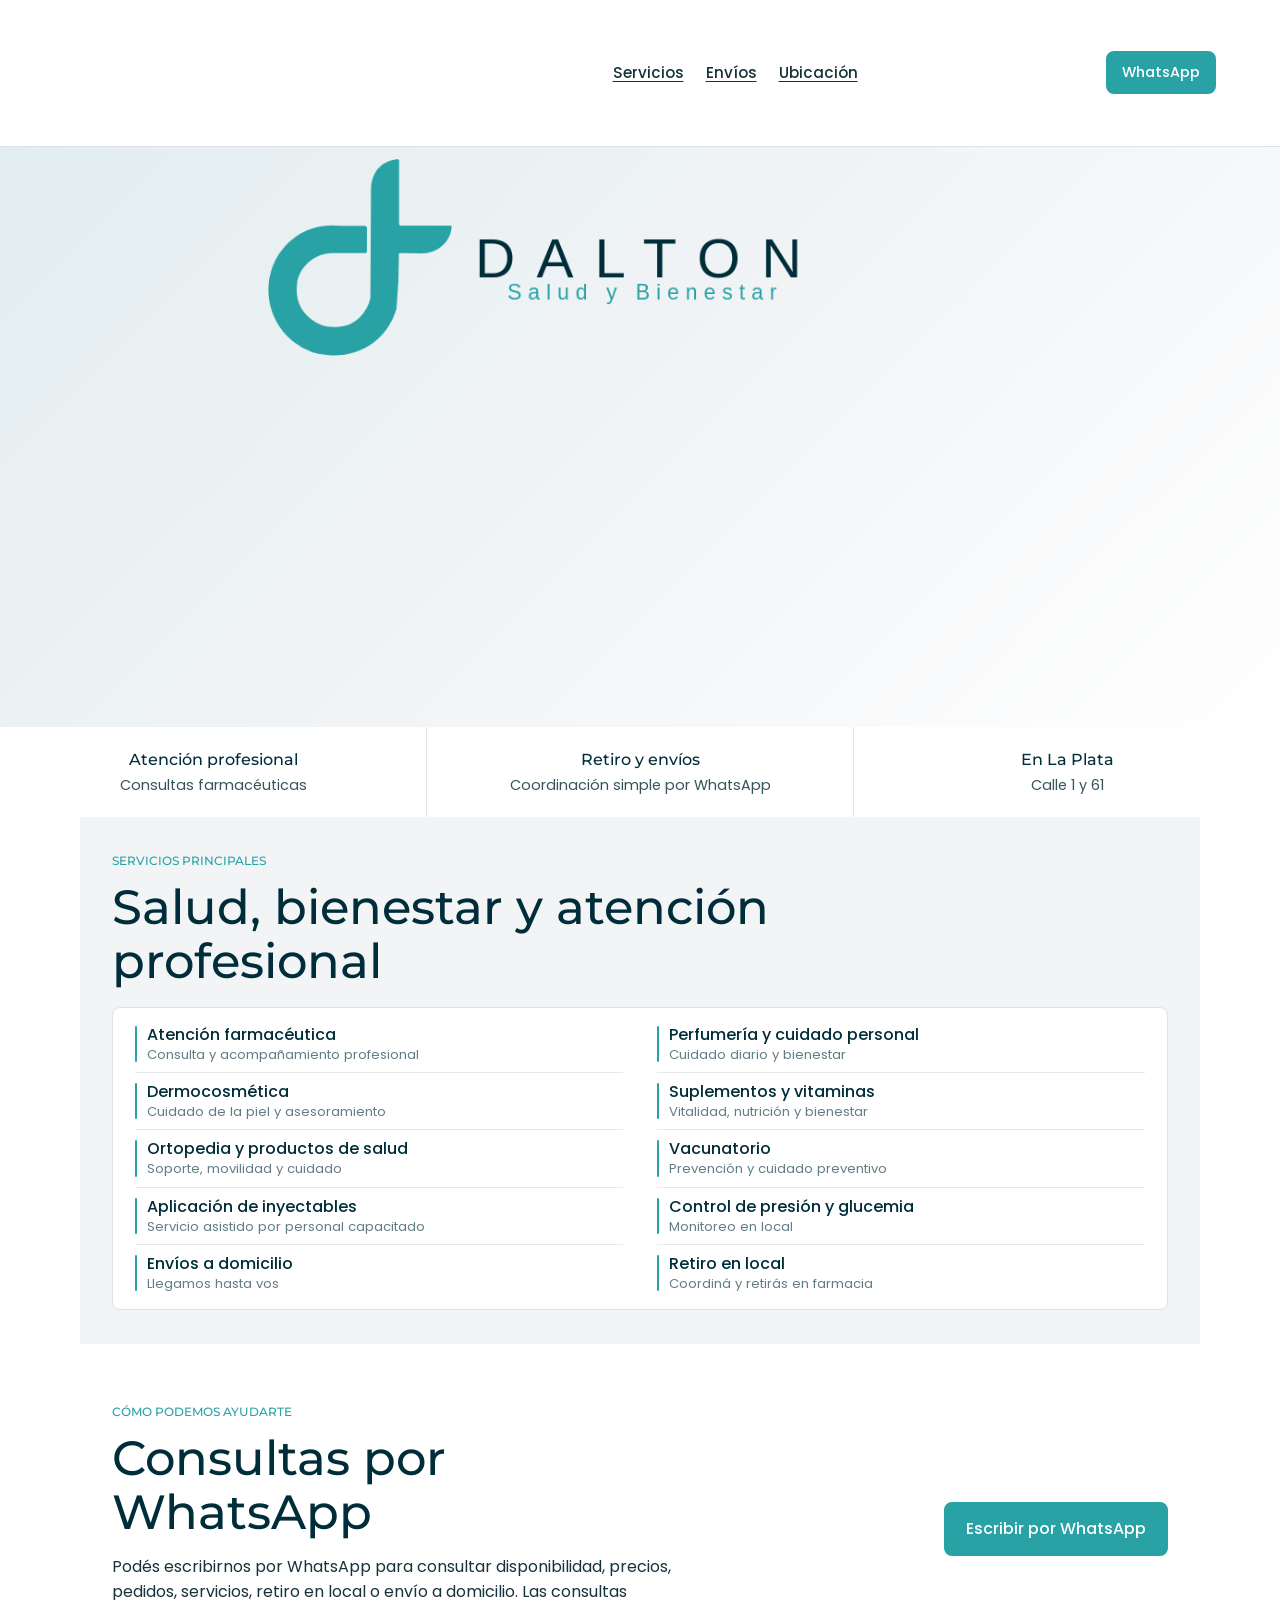
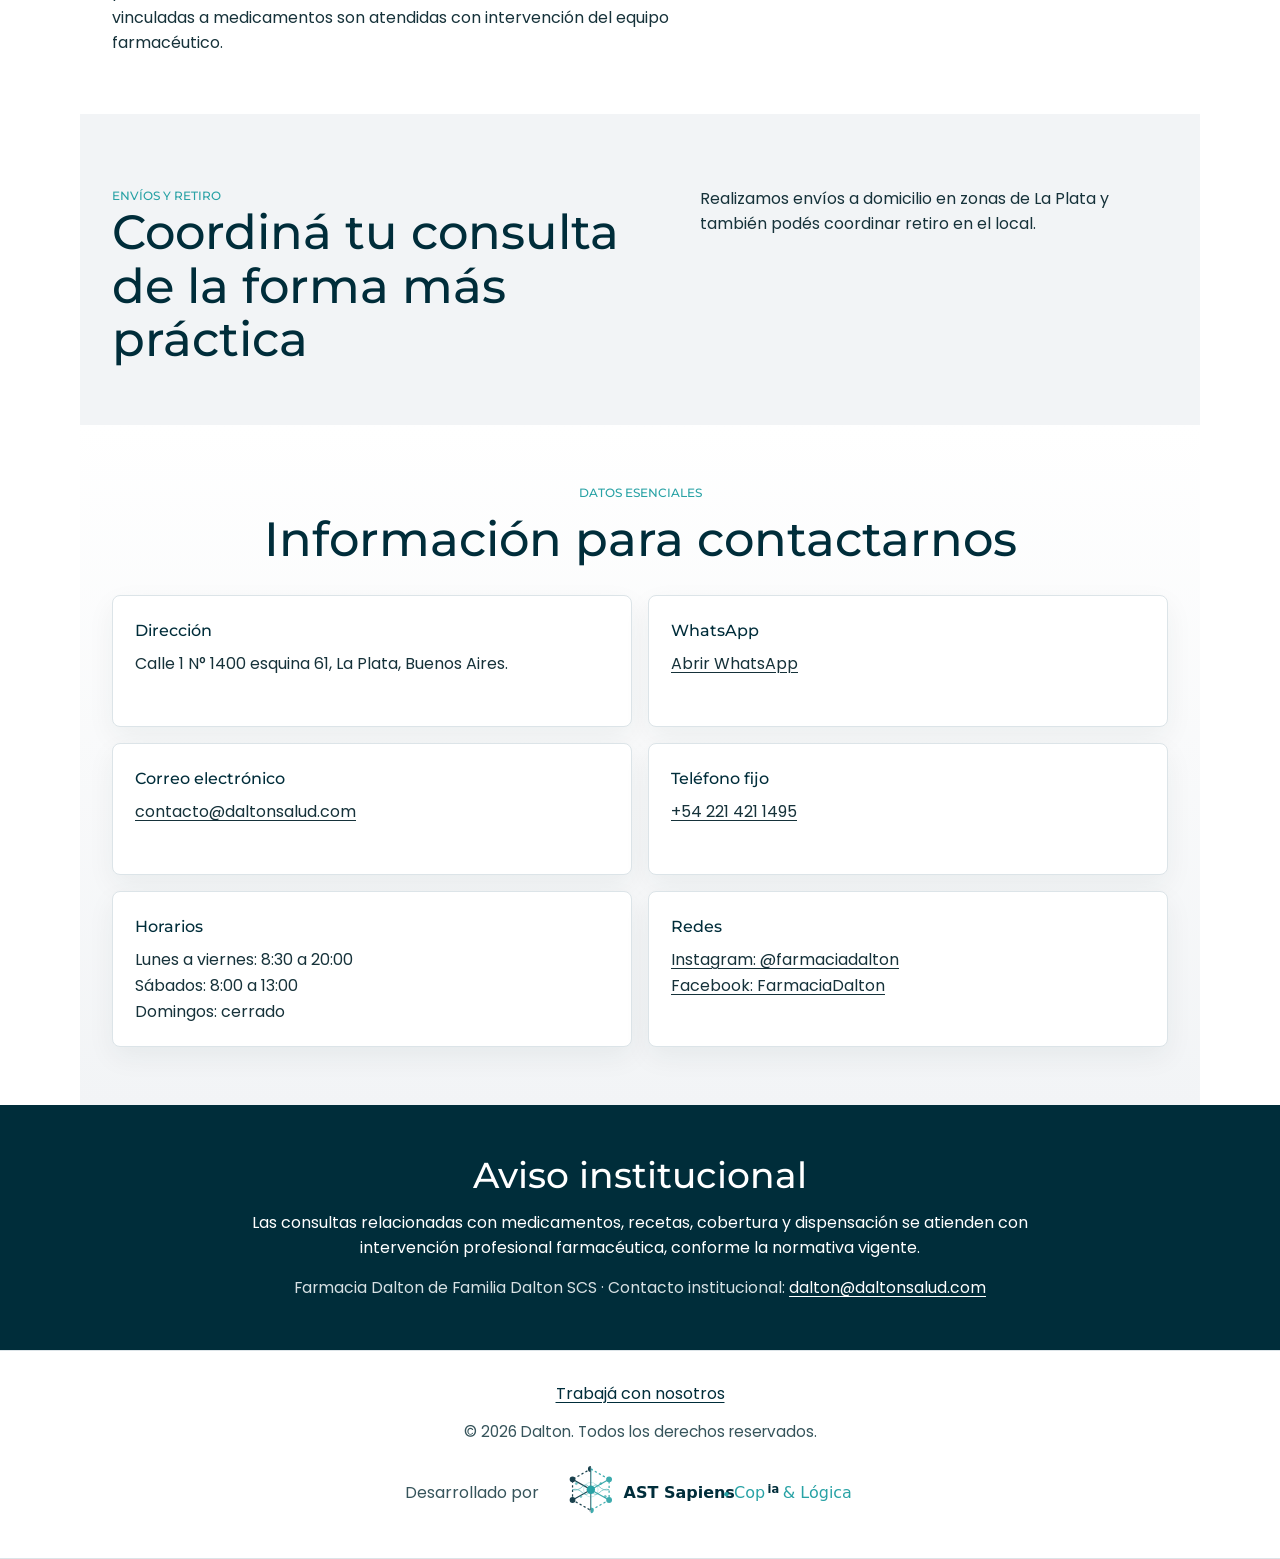
==== commit 1f8f6a6c: "fix(sys006): animate official isotype only" ====
--- a/index.html
+++ b/index.html
@@ -72,9 +72,7 @@
     </header>
 
     <div class="brand-intro" aria-hidden="true">
-      <img class="brand-intro-fragment brand-intro-fragment-top" src="/assets/logo/DALTON_Horizontal_Master.svg" alt="">
-      <img class="brand-intro-fragment brand-intro-fragment-middle" src="/assets/logo/DALTON_Horizontal_Master.svg" alt="">
-      <img class="brand-intro-fragment brand-intro-fragment-bottom" src="/assets/logo/DALTON_Horizontal_Master.svg" alt="">
+      <img class="brand-intro-isotype" src="/assets/logo/DALTON_Isotipo_Cuadrado_Neg.svg" alt="">
       <img class="brand-intro-master" src="/assets/logo/DALTON_Horizontal_Master.svg" alt="">
       <span class="brand-intro-sweep"></span>
     </div>
--- a/styles.css
+++ b/styles.css
@@ -83,7 +83,7 @@
   display: block;
 }
 
-.brand-intro img,
+.brand-intro-master,
 .brand-intro-sweep {
   position: absolute;
   inset: 0;
@@ -91,25 +91,19 @@
   height: 100%;
 }
 
-.brand-intro img {
+.brand-intro-master {
   object-fit: contain;
 }
 
-.brand-intro-fragment {
-  clip-path: inset(0 68% 0 0);
+.brand-intro-isotype {
+  position: absolute;
+  top: 18%;
+  left: 0;
+  width: 23%;
+  height: auto;
+  max-width: none;
+  transform-origin: center;
   will-change: transform, opacity;
-}
-
-.brand-intro-fragment-top {
-  clip-path: inset(0 68% 67% 0);
-}
-
-.brand-intro-fragment-middle {
-  clip-path: inset(33% 68% 34% 0);
-}
-
-.brand-intro-fragment-bottom {
-  clip-path: inset(66% 68% 0 0);
 }
 
 .brand-intro-master {
